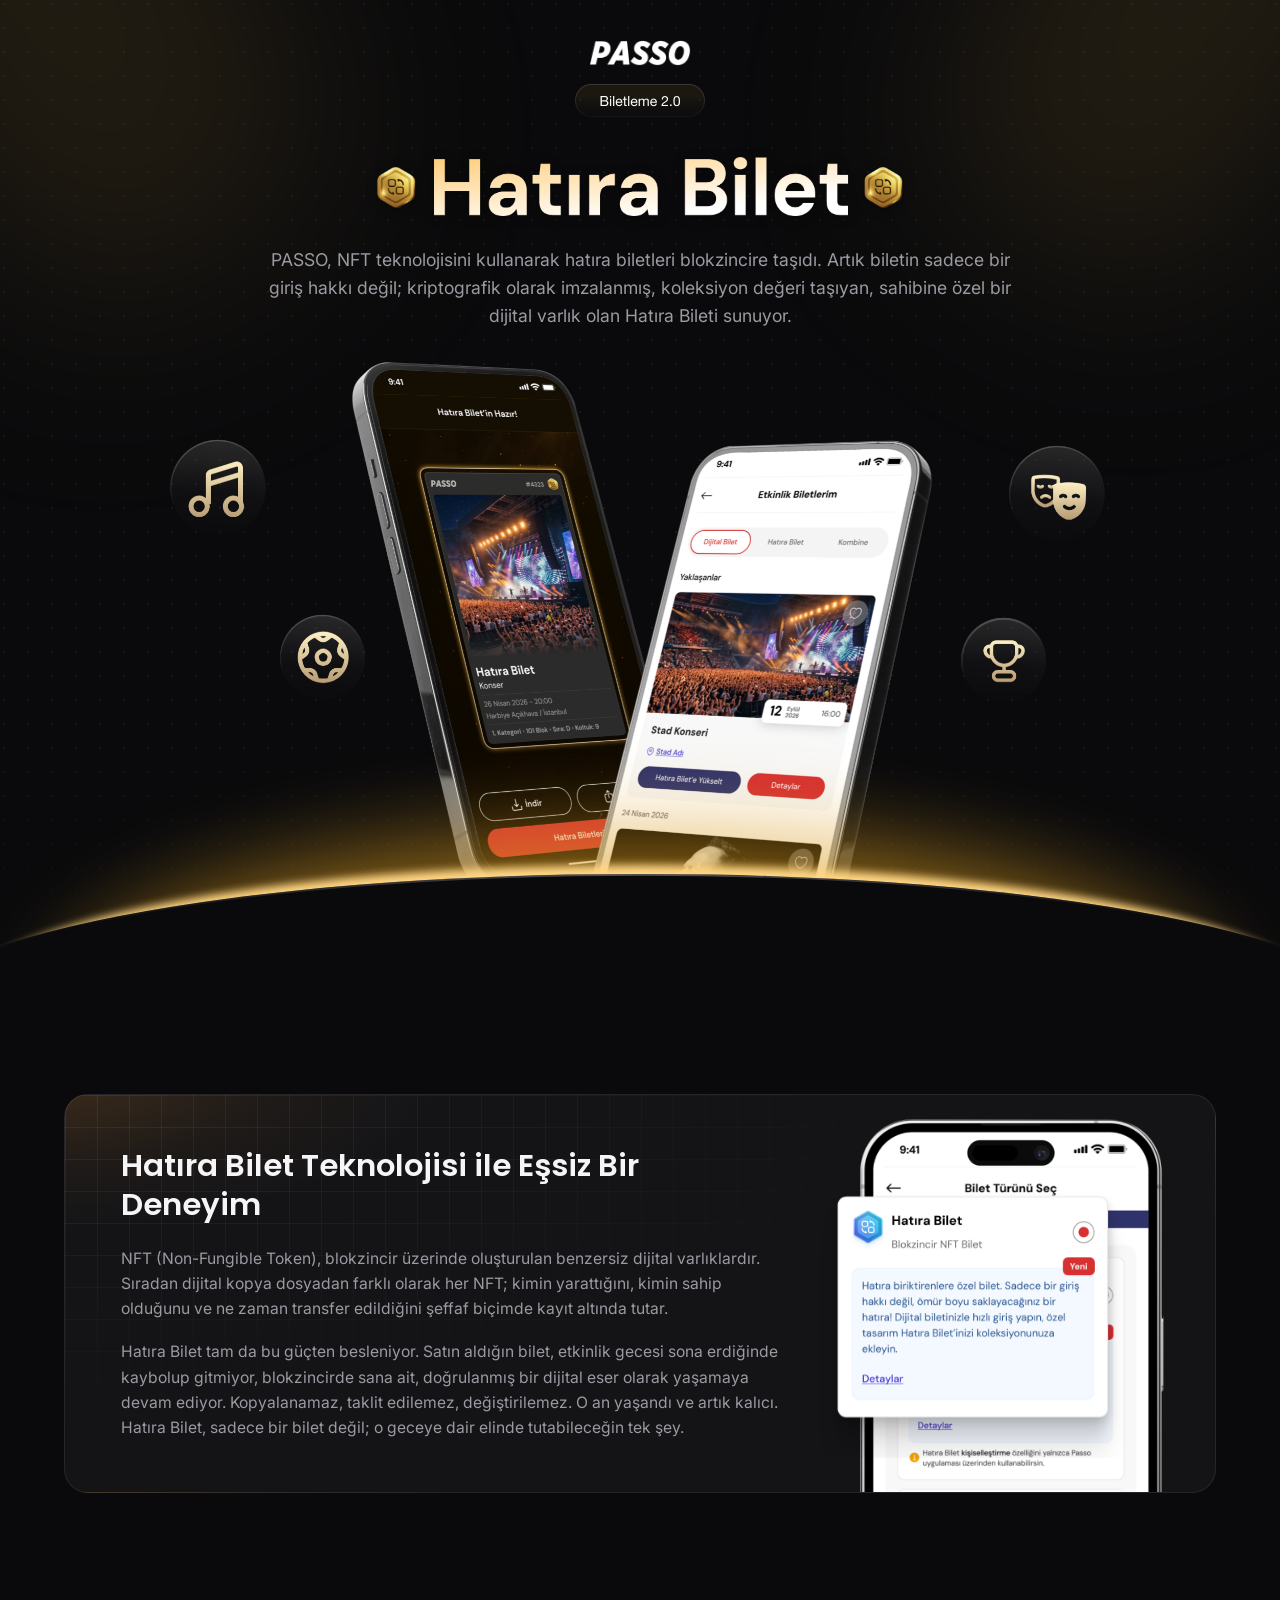
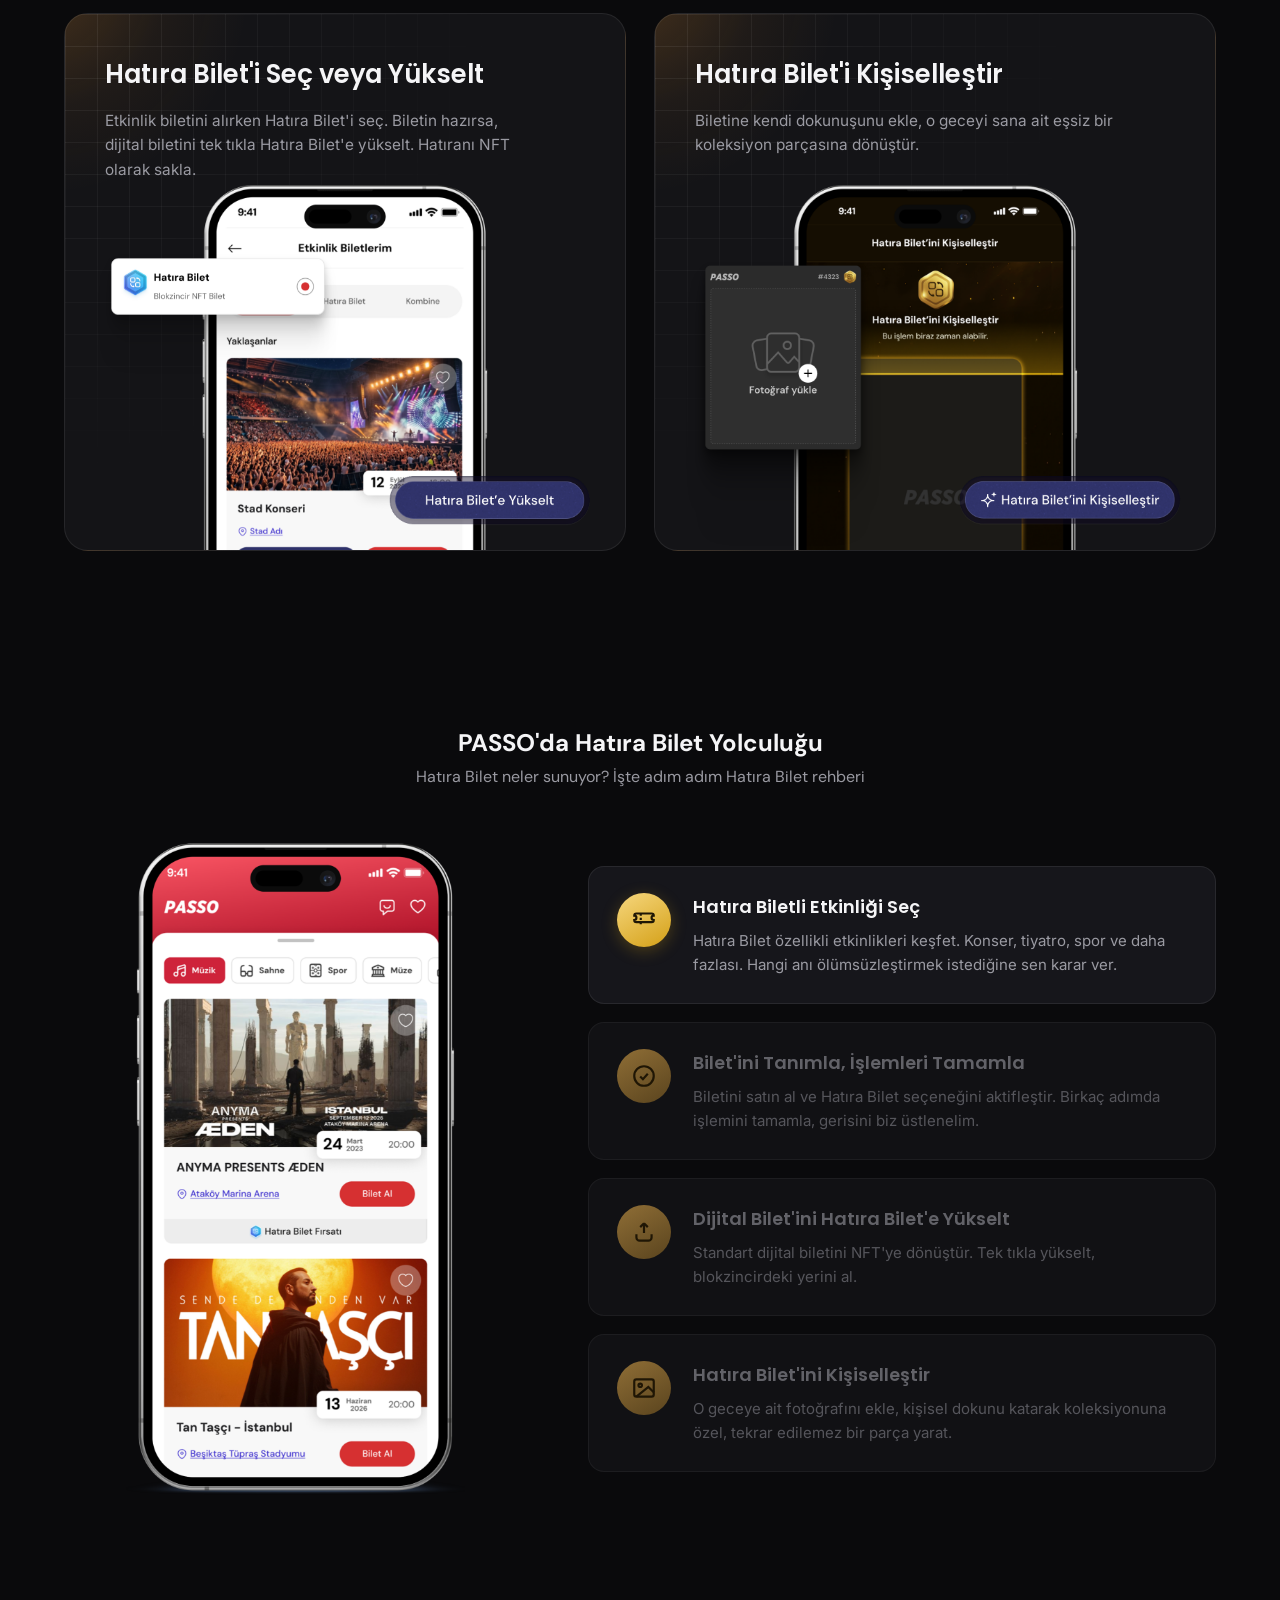
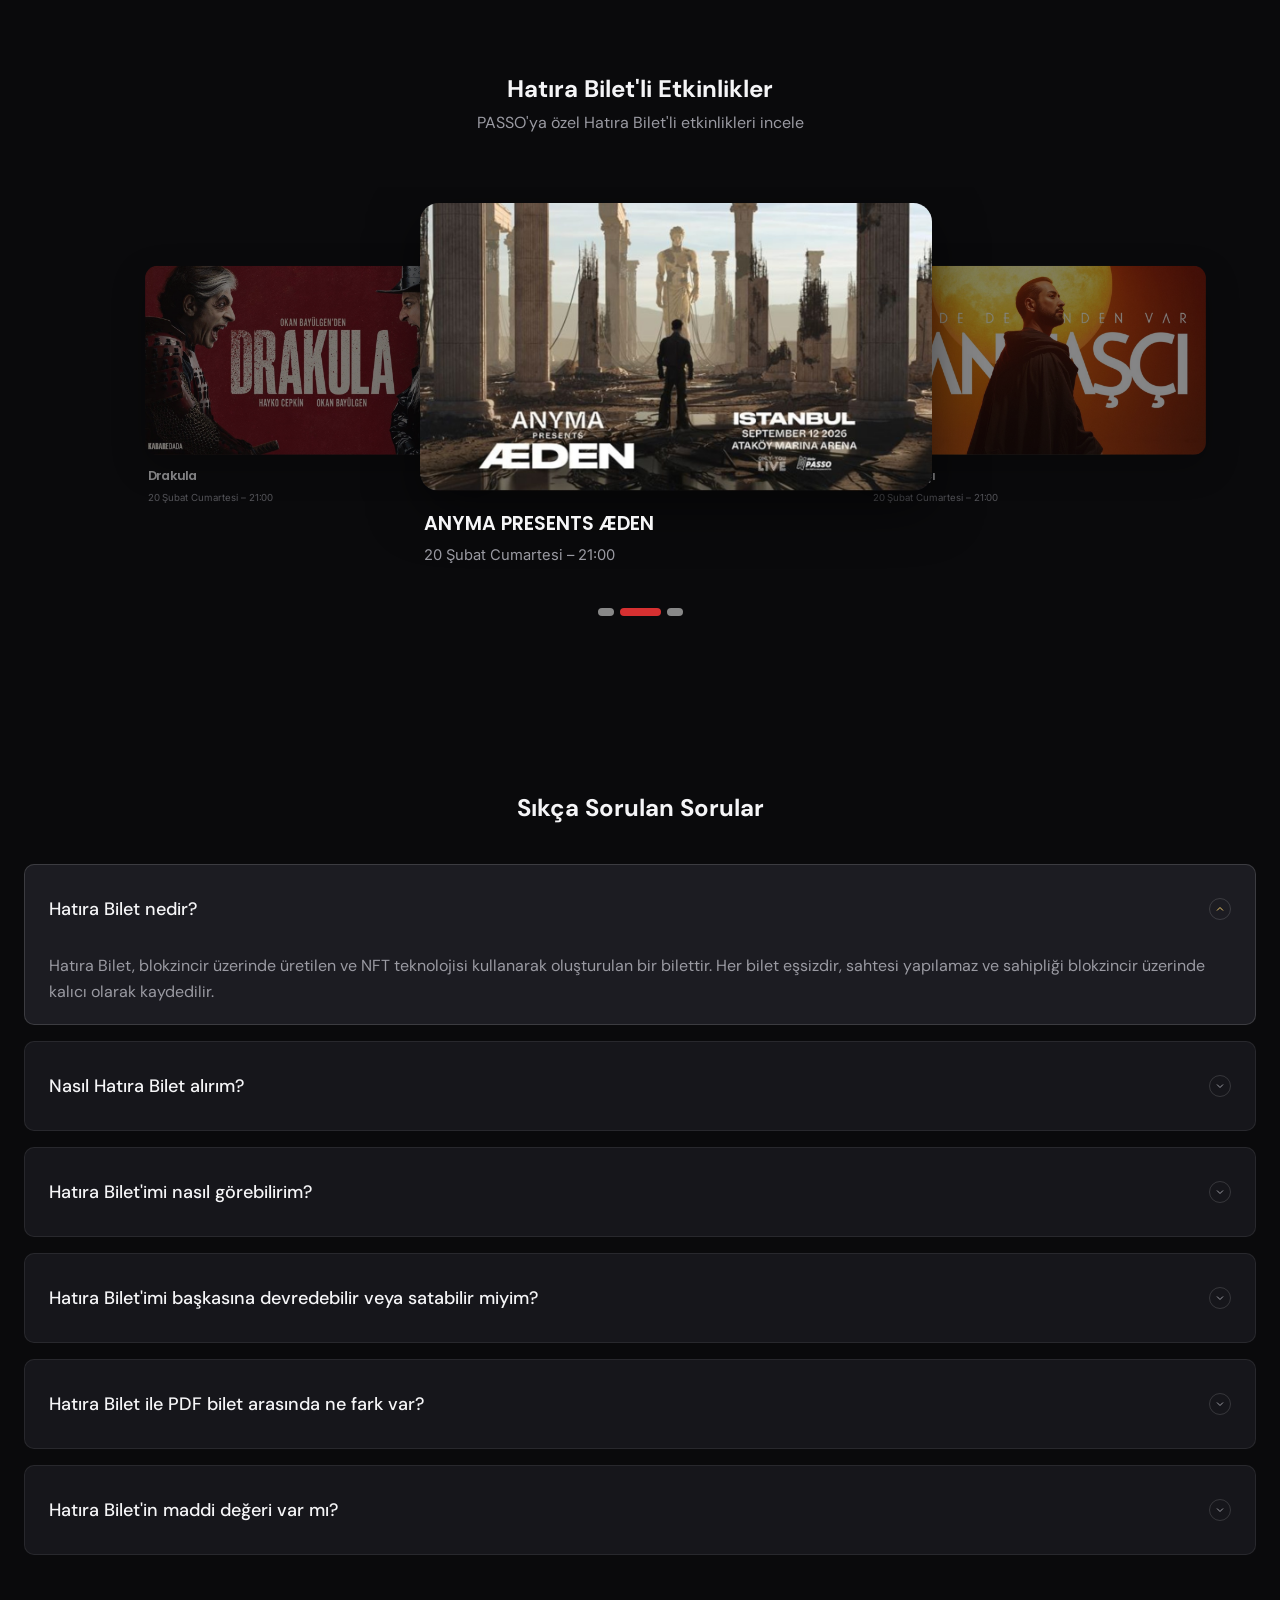
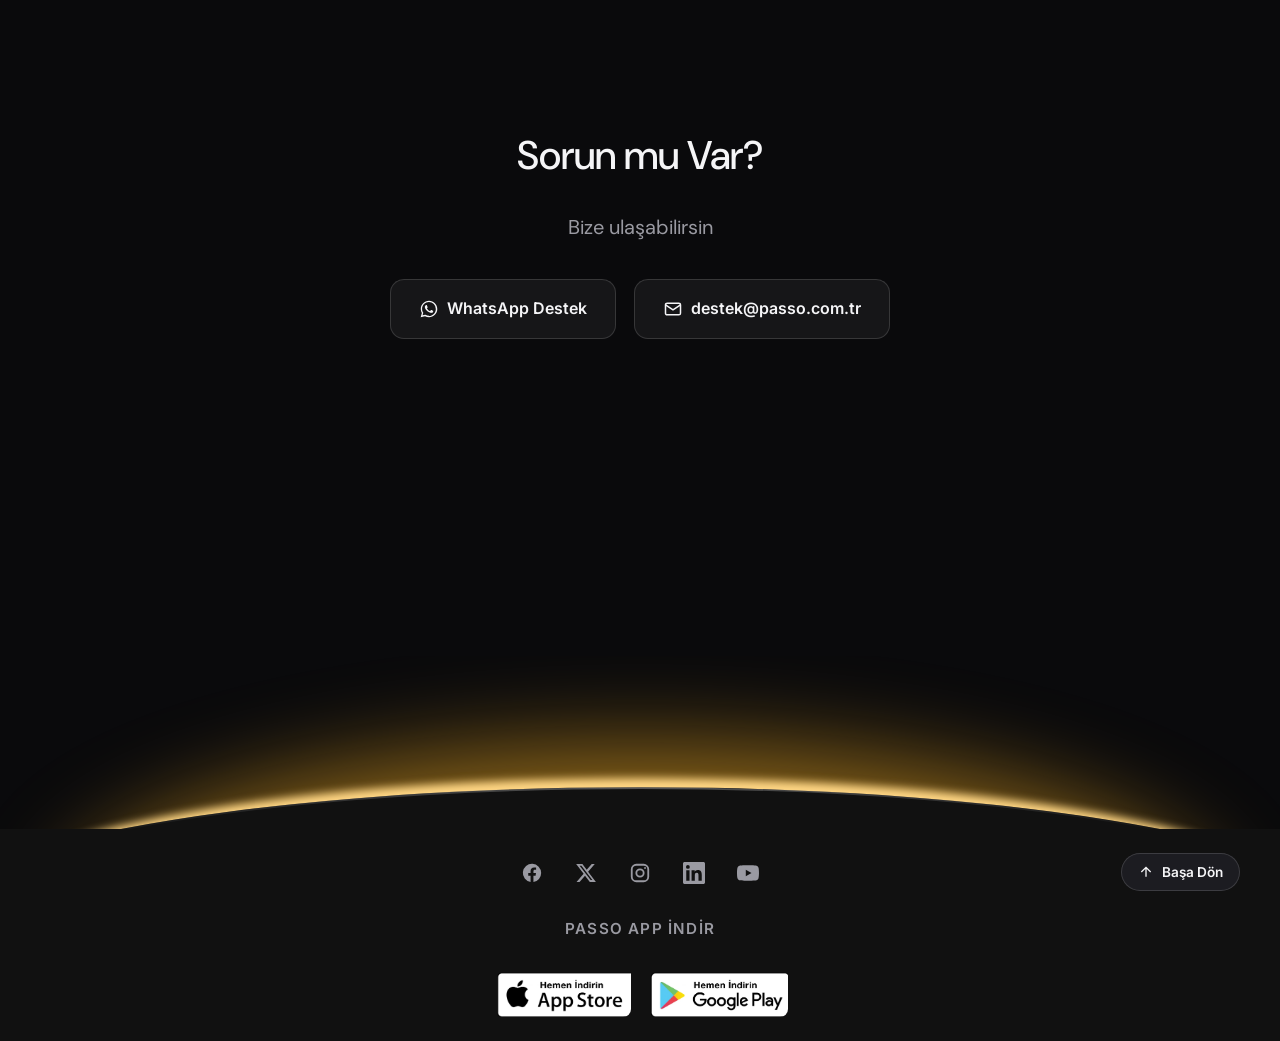
==== index.html @ 0934fc0c "Footer glow: use new horizon SVG with #111 ground panel Co-Authored-By: Claude Opus 4.8 <noreply@ant" ====
<!DOCTYPE html>
<html lang="tr">
<head>
  <meta charset="UTF-8" />
  <meta name="viewport" content="width=device-width, initial-scale=1.0" />
  <title>PASSO · Hatıra Bilet</title>
  <meta name="description" content="PASSO Hatıra Bilet — Blokzincir ve NFT teknolojisiyle her etkinliğin anısını dijital olarak ölümsüzleştir." />
  <link rel="preconnect" href="https://fonts.googleapis.com" />
  <link rel="preconnect" href="https://fonts.gstatic.com" crossorigin />
  <link href="https://fonts.googleapis.com/css2?family=DM+Sans:wght@400;500;700&family=Inter:ital,wght@0,400;0,500;0,600;0,700;1,800&family=Poppins:wght@500;600;700&display=swap" rel="stylesheet" />
  <link rel="stylesheet" href="css/styles.css" />
</head>
<body>

  <!-- ===== TOP LIGHT BEAMS ===== -->
  <div class="top-beams" aria-hidden="true">
    <img src="assets/img/beam-left.svg" class="beam beam-left" alt="" />
    <img src="assets/img/beam-right.svg" class="beam beam-right" alt="" />
  </div>

  <!-- ===== HEADER ===== -->
  <header class="site-header" id="top">
    <div class="container header-inner">
      <a href="#top" class="logo"><img src="assets/img/passo-logo.png" alt="PASSO" /></a>
    </div>
  </header>

  <!-- ===== HERO ===== -->
  <section class="hero">
    <div class="container hero-inner">
      <img class="badge" src="assets/img/biletleme-badge.png" alt="Biletleme 2.0" />
      <h1 class="hero-title">
        <img src="assets/img/hatira-bilet-title.png" alt="Hatıra Bilet" class="hero-title-img" />
      </h1>
      <p class="hero-sub">
        PASSO, NFT teknolojisini kullanarak hatıra biletleri blokzincire taşıdı.
        Artık biletin sadece bir giriş hakkı değil; kriptografik olarak imzalanmış,
        koleksiyon değeri taşıyan, sahibine özel bir dijital varlık olan Hatıra Bileti sunuyor.
      </p>
    </div>
    <div class="hero-visual">
      <img class="hero-horizon" src="assets/img/hero-horizon.svg" alt="" aria-hidden="true" />
      <div class="phone-showcase">
        <img class="phones-base" src="assets/img/hero-phones-only.png" alt="Hatıra Bilet uygulama ekranları" />
        <img class="ho-icon ho-music"  src="assets/img/hero-icon-music.png"  alt="" aria-hidden="true" />
        <img class="ho-icon ho-gear"   src="assets/img/hero-icon-gear.png"   alt="" aria-hidden="true" />
        <img class="ho-icon ho-masks"  src="assets/img/hero-icon-masks.png"  alt="" aria-hidden="true" />
        <img class="ho-icon ho-trophy" src="assets/img/hero-icon-trophy.png" alt="" aria-hidden="true" />
      </div>
    </div>
  </section>

  <!-- ===== EXPERIENCE / DENEYIM ===== -->
  <section class="section" id="deneyim">
    <div class="container">
      <div class="exp-card">
        <div class="exp-text">
          <h2 class="exp-title">Hatıra Bilet Teknolojisi ile Eşsiz Bir Deneyim</h2>
          <p>
            NFT (Non-Fungible Token), blokzincir üzerinde oluşturulan benzersiz dijital
            varlıklardır. Sıradan dijital kopya dosyadan farklı olarak her NFT; kimin
            yarattığını, kimin sahip olduğunu ve ne zaman transfer edildiğini şeffaf
            biçimde kayıt altında tutar.
          </p>
          <p>
            Hatıra Bilet tam da bu güçten besleniyor. Satın aldığın bilet, etkinlik gecesi
            sona erdiğinde kaybolup gitmiyor, blokzincirde sana ait, doğrulanmış bir dijital
            eser olarak yaşamaya devam ediyor. Kopyalanamaz, taklit edilemez, değiştirilemez.
            O an yaşandı ve artık kalıcı. Hatıra Bilet, sadece bir bilet değil; o geceye dair
            elinde tutabileceğin tek şey.
          </p>
        </div>
        <div class="exp-visual">
          <img class="exp-phone-screen" src="assets/img/exp-phone-screen.png" alt="Bilet Türünü Seç ekranı — Hatıra Bilet" />
          <img class="exp-selbox" src="assets/img/exp-selbox.png" alt="" aria-hidden="true" />
        </div>
      </div>
    </div>
  </section>

  <!-- ===== TWO FEATURE CARDS ===== -->
  <section class="section section--tight" id="ozellikler">
    <div class="container">
      <div class="feature-grid">
        <article class="feature-card feature-card--select">
          <h3 class="feature-title">Hatıra Bilet'i Seç veya Yükselt</h3>
          <p class="feature-text">
            Etkinlik biletini alırken Hatıra Bilet'i seç. Biletin hazırsa, dijital biletini
            tek tıkla Hatıra Bilet'e yükselt. Hatıranı NFT olarak sakla.
          </p>
          <div class="select-visual">
            <img class="select-phone" src="assets/img/select-phone.png" alt="Etkinlik Biletlerim ekranı" />
            <img class="select-box" src="assets/img/select-box.png" alt="" aria-hidden="true" />
            <img class="select-toggle" src="assets/img/select-toggle.png" alt="" aria-hidden="true" />
          </div>
        </article>

        <article class="feature-card feature-card--pers">
          <h3 class="feature-title">Hatıra Bilet'i Kişiselleştir</h3>
          <p class="feature-text">
            Biletine kendi dokunuşunu ekle, o geceyi sana ait eşsiz bir koleksiyon
            parçasına dönüştür.
          </p>
          <div class="select-visual">
            <img class="select-phone" src="assets/img/kisisel-phone.png" alt="Hatıra Bilet'ini Kişiselleştir ekranı" />
            <img class="pers-box" src="assets/img/kisisel-box.png" alt="" aria-hidden="true" />
            <img class="pers-toggle" src="assets/img/kisisel-toggle.png" alt="" aria-hidden="true" />
          </div>
        </article>
      </div>
    </div>
  </section>

  <!-- ===== JOURNEY ===== -->
  <section class="section" id="yolculuk">
    <div class="container">
      <h2 class="section-title">PASSO'da Hatıra Bilet Yolculuğu</h2>
      <p class="section-lead">Hatıra Bilet neler sunuyor? İşte adım adım Hatıra Bilet rehberi</p>

      <div class="journey">
        <div class="journey-phone">
          <img src="assets/img/journey-phone.png" alt="PASSO uygulaması ana ekran" />
        </div>

        <ol class="journey-steps">
          <li class="step is-active">
            <span class="step-icon" aria-hidden="true">
              <svg viewBox="0 0 24 24" fill="none" stroke="currentColor" stroke-width="1.8"><path d="M3 8a2 2 0 0 1 2-2h14a2 2 0 0 1 2 2 2 2 0 0 0 0 4 2 2 0 0 1-2 2H5a2 2 0 0 1-2-2 2 2 0 0 0 0-4z"/><path d="M9 6v12" stroke-dasharray="2 2"/></svg>
            </span>
            <div class="step-body">
              <h3>Hatıra Biletli Etkinliği Seç</h3>
              <p>Hatıra Bilet özellikli etkinlikleri keşfet. Konser, tiyatro, spor ve daha fazlası. Hangi anı ölümsüzleştirmek istediğine sen karar ver.</p>
            </div>
          </li>

          <li class="step">
            <span class="step-icon" aria-hidden="true">
              <svg viewBox="0 0 24 24" fill="none" stroke="currentColor" stroke-width="1.8"><circle cx="12" cy="12" r="9"/><path d="M8.5 12.5l2.5 2.5 4.5-5"/></svg>
            </span>
            <div class="step-body">
              <h3>Bilet'ini Tanımla, İşlemleri Tamamla</h3>
              <p>Biletini satın al ve Hatıra Bilet seçeneğini aktifleştir. Birkaç adımda işlemini tamamla, gerisini biz üstlenelim.</p>
            </div>
          </li>

          <li class="step">
            <span class="step-icon" aria-hidden="true">
              <svg viewBox="0 0 24 24" fill="none" stroke="currentColor" stroke-width="1.8"><path d="M12 4v9m0-9l-3.5 3.5M12 4l3.5 3.5"/><path d="M5 14v3a3 3 0 0 0 3 3h8a3 3 0 0 0 3-3v-3"/></svg>
            </span>
            <div class="step-body">
              <h3>Dijital Bilet'ini Hatıra Bilet'e Yükselt</h3>
              <p>Standart dijital biletini NFT'ye dönüştür. Tek tıkla yükselt, blokzincirdeki yerini al.</p>
            </div>
          </li>

          <li class="step">
            <span class="step-icon" aria-hidden="true">
              <svg viewBox="0 0 24 24" fill="none" stroke="currentColor" stroke-width="1.8"><rect x="3" y="4" width="18" height="16" rx="2"/><circle cx="8.5" cy="9.5" r="1.6"/><path d="M21 16l-5-5L5 20"/></svg>
            </span>
            <div class="step-body">
              <h3>Hatıra Bilet'ini Kişiselleştir</h3>
              <p>O geceye ait fotoğrafını ekle, kişisel dokunu katarak koleksiyonuna özel, tekrar edilemez bir parça yarat.</p>
            </div>
          </li>
        </ol>
      </div>
    </div>
  </section>

  <!-- ===== EVENTS ===== -->
  <section class="section" id="etkinlikler">
    <div class="container">
      <h2 class="section-title">Hatıra Bilet'li Etkinlikler</h2>
      <p class="section-lead">PASSO'ya özel Hatıra Bilet'li etkinlikleri incele</p>

      <div class="events">
        <div class="events-track" id="eventsTrack"></div>
      </div>
      <div class="events-progress" id="eventsProgress" aria-hidden="true"></div>
    </div>
  </section>

  <!-- ===== FAQ ===== -->
  <section class="section" id="sss">
    <div class="container container--narrow">
      <h2 class="section-title">Sıkça Sorulan Sorular</h2>

      <div class="faq">
        <div class="faq-item is-open">
          <button class="faq-q">
            <span>Hatıra Bilet nedir?</span>
            <svg class="chevron" viewBox="0 0 24 24" fill="none" stroke="currentColor" stroke-width="2"><path d="M6 9l6 6 6-6"/></svg>
          </button>
          <div class="faq-a"><p>Hatıra Bilet, blokzincir üzerinde üretilen ve NFT teknolojisi kullanarak oluşturulan bir bilettir. Her bilet eşsizdir, sahtesi yapılamaz ve sahipliği blokzincir üzerinde kalıcı olarak kaydedilir.</p></div>
        </div>

        <div class="faq-item">
          <button class="faq-q">
            <span>Nasıl Hatıra Bilet alırım?</span>
            <svg class="chevron" viewBox="0 0 24 24" fill="none" stroke="currentColor" stroke-width="2"><path d="M6 9l6 6 6-6"/></svg>
          </button>
          <div class="faq-a"><p>PASSO üzerinden Hatıra Bilet özellikli bir etkinlik seç, biletini satın alırken Hatıra Bilet seçeneğini aktifleştir. İşlemini tamamladığında biletin otomatik olarak Hatıra Bilet'e dönüştürülür.</p></div>
        </div>

        <div class="faq-item">
          <button class="faq-q">
            <span>Hatıra Bilet'imi nasıl görebilirim?</span>
            <svg class="chevron" viewBox="0 0 24 24" fill="none" stroke="currentColor" stroke-width="2"><path d="M6 9l6 6 6-6"/></svg>
          </button>
          <div class="faq-a"><p>Satın aldığın Hatıra Bilet, PASSO uygulamasındaki "Biletlerim" bölümünde dijital koleksiyonunun içinde yer alır. Buradan biletini görüntüleyebilir ve tüm detaylarını inceleyebilirsin.</p></div>
        </div>

        <div class="faq-item">
          <button class="faq-q">
            <span>Hatıra Bilet'imi başkasına devredebilir veya satabilir miyim?</span>
            <svg class="chevron" viewBox="0 0 24 24" fill="none" stroke="currentColor" stroke-width="2"><path d="M6 9l6 6 6-6"/></svg>
          </button>
          <div class="faq-a"><p>Evet. Hatıra Bilet blokzincir üzerinde sana ait bir dijital varlık olduğu için, platformun kuralları çerçevesinde başkasına devredebilir veya satışa çıkarabilirsin.</p></div>
        </div>

        <div class="faq-item">
          <button class="faq-q">
            <span>Hatıra Bilet ile PDF bilet arasında ne fark var?</span>
            <svg class="chevron" viewBox="0 0 24 24" fill="none" stroke="currentColor" stroke-width="2"><path d="M6 9l6 6 6-6"/></svg>
          </button>
          <div class="faq-a"><p>PDF bilet yalnızca etkinliğe giriş içindir ve etkinlik sona erdiğinde değerini yitirir. Hatıra Bilet ise blokzincirde kalıcı, doğrulanabilir ve koleksiyon değeri taşıyan eşsiz bir dijital varlıktır.</p></div>
        </div>

        <div class="faq-item">
          <button class="faq-q">
            <span>Hatıra Bilet'in maddi değeri var mı?</span>
            <svg class="chevron" viewBox="0 0 24 24" fill="none" stroke="currentColor" stroke-width="2"><path d="M6 9l6 6 6-6"/></svg>
          </button>
          <div class="faq-a"><p>Her Hatıra Bilet eşsiz olduğundan, etkinliğin ve koleksiyonun ilgisine bağlı olarak zamanla koleksiyon değeri kazanabilir. Ancak bu bir yatırım tavsiyesi değildir.</p></div>
        </div>
      </div>
    </div>
  </section>

  <!-- ===== CONTACT ===== -->
  <section class="section contact" id="iletisim">
    <div class="container">
      <h2 class="contact-title">Sorun mu Var?</h2>
      <p class="contact-lead">Bize ulaşabilirsin</p>
      <div class="contact-actions">
        <a href="https://wa.me/" class="btn btn-ghost btn-lg" target="_blank" rel="noopener">
          <svg viewBox="0 0 24 24" fill="currentColor" width="20" height="20"><path d="M12.04 2C6.58 2 2.13 6.45 2.13 11.91c0 1.75.46 3.45 1.32 4.95L2 22l5.25-1.38c1.45.79 3.08 1.21 4.79 1.21 5.46 0 9.91-4.45 9.91-9.91C21.95 6.45 17.5 2 12.04 2zm0 18.15c-1.52 0-3.01-.41-4.3-1.18l-.31-.18-3.12.82.83-3.04-.2-.31a8.2 8.2 0 0 1-1.26-4.37c0-4.54 3.7-8.23 8.25-8.23 2.2 0 4.27.86 5.83 2.42a8.17 8.17 0 0 1 2.41 5.82c0 4.54-3.7 8.43-8.24 8.43zm4.52-6.16c-.25-.12-1.47-.72-1.69-.81-.23-.08-.39-.12-.56.13-.16.25-.64.81-.79.97-.14.17-.29.19-.54.06-.25-.12-1.05-.39-1.99-1.23-.74-.66-1.23-1.47-1.38-1.72-.14-.25-.02-.38.11-.51.11-.11.25-.29.37-.43.13-.14.17-.25.25-.41.08-.17.04-.31-.02-.43-.06-.12-.56-1.34-.76-1.84-.2-.48-.41-.42-.56-.43h-.48c-.17 0-.43.06-.66.31-.23.25-.86.85-.86 2.07 0 1.22.89 2.4 1.01 2.56.12.17 1.75 2.67 4.23 3.74.59.26 1.05.41 1.41.52.59.19 1.13.16 1.56.1.48-.07 1.47-.6 1.68-1.18.21-.58.21-1.07.14-1.18-.06-.11-.22-.17-.47-.29z"/></svg>
          WhatsApp Destek
        </a>
        <a href="mailto:destek@passo.com.tr" class="btn btn-ghost btn-lg">
          <svg viewBox="0 0 24 24" fill="none" stroke="currentColor" stroke-width="1.8" width="20" height="20"><rect x="3" y="5" width="18" height="14" rx="2"/><path d="M3 7l9 6 9-6"/></svg>
          destek@passo.com.tr
        </a>
      </div>
    </div>
  </section>

  <!-- ===== FOOTER ===== -->
  <footer class="site-footer">
    <div class="footer-glow-area">
      <img class="footer-glow" src="assets/img/footer-glow.svg" alt="" aria-hidden="true" />
    </div>
    <div class="footer-bottom">
    <div class="container footer-inner">
      <button class="back-to-top" id="backToTop" aria-label="Başa dön">
        <svg viewBox="0 0 24 24" fill="none" stroke="currentColor" stroke-width="2" width="16" height="16"><path d="M12 19V5M5 12l7-7 7 7"/></svg>
        Başa Dön
      </button>
      <nav class="socials" aria-label="Sosyal medya">
        <a href="#" aria-label="Facebook"><svg viewBox="0 0 24 24" fill="currentColor"><path d="M22 12a10 10 0 1 0-11.56 9.88v-6.99H7.9V12h2.54V9.8c0-2.5 1.49-3.89 3.78-3.89 1.09 0 2.24.2 2.24.2v2.46h-1.26c-1.24 0-1.63.77-1.63 1.56V12h2.78l-.44 2.89h-2.34v6.99A10 10 0 0 0 22 12z"/></svg></a>
        <a href="#" aria-label="X"><svg viewBox="0 0 24 24" fill="currentColor"><path d="M18.24 2.25h3.31l-7.23 8.26 8.5 11.24h-6.66l-5.22-6.82-5.97 6.82H1.66l7.73-8.84L1.25 2.25h6.83l4.71 6.23 5.45-6.23zm-1.16 17.52h1.83L7.01 4.13H5.04l12.04 15.64z"/></svg></a>
        <a href="#" aria-label="Instagram"><svg viewBox="0 0 24 24" fill="none" stroke="currentColor" stroke-width="2"><rect x="3" y="3" width="18" height="18" rx="5"/><circle cx="12" cy="12" r="4"/><circle cx="17.5" cy="6.5" r="1" fill="currentColor" stroke="none"/></svg></a>
        <a href="#" aria-label="LinkedIn"><svg viewBox="0 0 24 24" fill="currentColor"><path d="M20.45 20.45h-3.56v-5.57c0-1.33-.02-3.04-1.85-3.04-1.85 0-2.14 1.45-2.14 2.94v5.67H9.35V9h3.42v1.56h.05c.48-.9 1.64-1.85 3.37-1.85 3.6 0 4.27 2.37 4.27 5.46v6.28zM5.34 7.43a2.07 2.07 0 1 1 0-4.14 2.07 2.07 0 0 1 0 4.14zM7.12 20.45H3.55V9h3.57v11.45zM22.22 0H1.77C.79 0 0 .77 0 1.73v20.54C0 23.23.79 24 1.77 24h20.45c.98 0 1.78-.77 1.78-1.73V1.73C24 .77 23.2 0 22.22 0z"/></svg></a>
        <a href="#" aria-label="YouTube"><svg viewBox="0 0 24 24" fill="currentColor"><path d="M23.5 6.2a3.02 3.02 0 0 0-2.12-2.14C19.5 3.55 12 3.55 12 3.55s-7.5 0-9.38.51A3.02 3.02 0 0 0 .5 6.2C0 8.08 0 12 0 12s0 3.92.5 5.8a3.02 3.02 0 0 0 2.12 2.14c1.88.51 9.38.51 9.38.51s7.5 0 9.38-.51a3.02 3.02 0 0 0 2.12-2.14C24 15.92 24 12 24 12s0-3.92-.5-5.8zM9.6 15.6V8.4l6.25 3.6L9.6 15.6z"/></svg></a>
      </nav>

      <p class="footer-store-label">PASSO APP İNDİR</p>
      <div class="footer-stores">
        <a href="#" aria-label="App Store'dan indir"><img src="assets/img/appstore.png" alt="App Store" /></a>
        <a href="#" aria-label="Google Play'den indir"><img src="assets/img/googleplay.png" alt="Google Play" /></a>
      </div>
    </div>
    </div>
  </footer>

  <script src="js/script.js"></script>
</body>
</html>
---- css/styles.css ----
/* =========================================================
   PASSO · Hatıra Bilet — Design System
   ========================================================= */
:root {
  /* Colors */
  --bg:            #0a0a0c;
  --bg-elevated:   #141417;
  --card:          #16161b;
  --card-hover:    #1c1c22;
  --border:        rgba(255, 255, 255, 0.08);
  --border-strong: rgba(255, 255, 255, 0.14);

  --text:          #f5f5f7;
  --text-muted:    #9a9aa2;
  --text-dim:      #6e6e76;

  --gold:          #e9c46a;
  --gold-bright:   #f6d77e;
  --gold-deep:     #c79a3a;
  --gold-grad:     linear-gradient(135deg, #f6d77e 0%, #d4a017 100%);

  --purple:        #5b4fcf;
  --purple-bright: #6c5ce7;
  --red:           #e23744;

  /* Layout */
  --maxw: 1200px;
  --radius: 16px;
  --radius-sm: 10px;
  --radius-pill: 999px;

  /* Type */
  --font: 'Inter', -apple-system, BlinkMacSystemFont, 'Segoe UI', Roboto, sans-serif;
  --font-head: 'Poppins', var(--font);
}

* { margin: 0; padding: 0; box-sizing: border-box; }

html { scroll-behavior: smooth; }

body {
  position: relative;
  font-family: var(--font);
  background: var(--bg);
  color: var(--text);
  line-height: 1.6;
  -webkit-font-smoothing: antialiased;
  overflow-x: hidden;
}

/* ===== Top corner light beams + dotted backdrop ===== */
.top-beams {
  position: absolute;
  top: 0; left: 0;
  width: 100%;
  height: 1000px;
  overflow: hidden;
  pointer-events: none;
  z-index: 0;
  /* only the dotted texture lives here; the gold glow is a blurred ::before */
  background-image: radial-gradient(rgba(255, 255, 255, 0.05) 1px, transparent 1.6px);
  background-size: 24px 24px;
  background-repeat: repeat;
  background-position: -8px -8px;
  -webkit-mask-image: linear-gradient(to bottom, #000 75%, transparent 98%);
  mask-image: linear-gradient(to bottom, #000 75%, transparent 98%);
}
.beam {
  position: absolute;
  top: 0;
  width: min(46vw, 620px);
  height: auto;
}
.beam-left  { left: 0; }
.beam-right { right: 0; }

img { max-width: 100%; display: block; }
a { color: inherit; text-decoration: none; }

.container {
  width: 100%;
  max-width: var(--maxw);
  margin-inline: auto;
  padding-inline: 24px;
}

/* =========================================================
   HEADER
   ========================================================= */
.site-header {
  position: relative;          /* not sticky — scrolls away with the page */
  z-index: 5;
  padding: 40px 0 0;           /* space above PASSO, none below (badge sits close) */
  background: transparent;
}
.header-inner { display: flex; justify-content: center; align-items: center; }
.logo { display: inline-flex; }
.logo img { height: 26px; width: auto; display: block; }

/* =========================================================
   HERO
   ========================================================= */
.hero {
  position: relative;
  padding-top: 18px;           /* badge sits close under PASSO */
  text-align: center;
  overflow: hidden;
}
/* gold glow is now a single blurred field in .top-beams::before —
   no separate hero source, so there's no dark valley / seam between them */
.hero-inner { position: relative; z-index: 1; }

.badge {
  display: inline-block;
  height: 33px;
  width: auto;
  margin-bottom: 28px;
}

.hero-title {
  text-align: center;
  margin-bottom: 26px;
}
.hero-title-img {
  display: block;
  margin-inline: auto;
  width: auto;
  max-width: min(528px, 90vw);
  height: auto;
  /* very light neutral shadow only — no gold glow / blob behind the text */
  filter: drop-shadow(0 2px 6px rgba(0, 0, 0, 0.35));
}

.hero-sub {
  max-width: 760px;
  margin-inline: auto;
  color: var(--text-muted);
  font-size: clamp(0.95rem, 1.4vw, 1.1rem);
}

.hero-visual {
  position: relative;
  z-index: 1;
  margin-top: 0;
  /* head-room so phones aren't clipped at the top when they rise on hover
     (overflow:hidden stays — it clips the horizon glow's lower overhang) */
  padding-top: 32px;
  overflow: hidden;
}
/* showcase: phones + 4 corner icons as separate layers (was one baked PNG)
   so each can animate independently on hover */
.phone-showcase {
  position: relative;
  z-index: 1;
  width: 100%;
  max-width: 940px;
  margin-inline: auto;
}
.phones-base {
  display: block;
  width: 100%;
  /* easeOutCubic — premium rise, no bounce/jump */
  transition: transform 520ms cubic-bezier(0.215, 0.61, 0.355, 1);
  will-change: transform;
}
.ho-icon {
  position: absolute;
  display: block;
  pointer-events: none;
  transition: transform 520ms cubic-bezier(0.215, 0.61, 0.355, 1);
  will-change: transform;
}
/* positions are % of the original 1838×1256 canvas → pixel-aligned with phones */
.ho-music  { left: 0.00%;  top: 9.95%;  width: 11.32%; }
.ho-gear   { left: 10.17%; top: 37.18%; width: 11.75%; }
.ho-masks  { left: 87.76%; top: 10.91%; width: 12.24%; }
.ho-trophy { left: 82.64%; top: 37.66%; width: 11.75%; }

/* ---- hover micro-interaction (desktop / pointer devices only) ---- */
@media (hover: hover) and (pointer: fine) {
  /* phones rise toward the stage + lean slightly forward */
  .phone-showcase:hover .phones-base {
    transform: translateY(-20px) scale(1.02);
  }
  /* icons get pulled toward the centre, slightly larger */
  .phone-showcase:hover .ho-music  { transform: translate(14px, 8px)  scale(1.04); }
  .phone-showcase:hover .ho-gear   { transform: translate(16px, 0)     scale(1.04); }
  .phone-showcase:hover .ho-masks  { transform: translate(-14px, 8px)  scale(1.04); }
  .phone-showcase:hover .ho-trophy { transform: translate(-16px, 0)    scale(1.04); }
}

/* honour users who prefer less motion */
@media (prefers-reduced-motion: reduce) {
  .phones-base, .ho-icon { transition: none; }
  .phone-showcase:hover .phones-base,
  .phone-showcase:hover .ho-icon { transform: none; }
}
/* Full-width gold horizon glow IN FRONT of the phone bases (phones rise out of the glow) */
.hero-horizon {
  position: absolute;
  z-index: 2;
  left: 50%;
  transform: translateX(-50%);
  bottom: -21.4vw;
  width: 100vw;
  max-width: none;
  height: auto;
  pointer-events: none;
}

/* =========================================================
   SECTIONS (generic)
   ========================================================= */
.section { padding: 90px 0; }
.section-title {
  font-family: var(--font-head);
  font-weight: 600;
  font-size: clamp(1.5rem, 3vw, 2.2rem);
  text-align: center;
  margin-bottom: 14px;
}
.section-placeholder {
  text-align: center;
  color: var(--text-dim);
  font-size: 0.95rem;
  padding: 40px 0;
  border: 1px dashed var(--border);
  border-radius: var(--radius);
  margin-top: 20px;
}

/* =========================================================
   EXPERIENCE / DENEYIM
   ========================================================= */
.exp-card {
  position: relative;
  display: grid;
  grid-template-columns: 1fr 340px;
  align-items: center;
  gap: 40px;
  padding: 52px 56px 0;
  border: 1px solid var(--border);
  border-radius: 24px;
  background:
    radial-gradient(58% 62% at -4% -6%, rgba(248,155,46,0.20), rgba(248,155,46,0.05) 38%, transparent 64%),
    var(--bg-elevated);
  overflow: hidden;
  /* enhanced lighting only fades in on hover */
  transition: box-shadow 420ms ease, border-color 420ms ease;
}
/* Grid lines — crisp at the top-left, fading toward the bottom-right */
.exp-card::before {
  content: "";
  position: absolute;
  inset: 0;
  z-index: 0;
  background-image:
    linear-gradient(to right, rgba(255, 255, 255, 0.07) 1px, transparent 1px),
    linear-gradient(to bottom, rgba(255, 255, 255, 0.07) 1px, transparent 1px);
  background-size: 32px 32px;
  -webkit-mask-image: radial-gradient(115% 130% at 0% 0%, #000 0%, rgba(0,0,0,0.45) 38%, transparent 68%);
  mask-image: radial-gradient(115% 130% at 0% 0%, #000 0%, rgba(0,0,0,0.45) 38%, transparent 68%);
  pointer-events: none;
}
/* extra volumetric gold lighting — fades in on hover only */
.exp-card::after {
  content: "";
  position: absolute;
  inset: 0;
  z-index: 0;
  border-radius: inherit;
  pointer-events: none;
  background:
    radial-gradient(78% 88% at -8% -10%, rgba(248,170,75,0.11), transparent 56%),
    radial-gradient(48% 52% at -3% -5%, rgba(250,178,88,0.16), rgba(248,155,46,0.05) 42%, transparent 66%);
  opacity: 0;
  transition: opacity 420ms ease;
}
.exp-card:hover::after { opacity: 1; }
.exp-card:hover {
  border-color: rgba(248, 184, 110, 0.12);
  box-shadow:
    0 22px 60px -34px rgba(245, 170, 80, 0.42),
    inset 2px 2px 16px -8px rgba(255, 212, 150, 0.22);
}
.exp-text, .exp-visual { position: relative; z-index: 1; }
.exp-title {
  font-family: var(--font-head);
  font-weight: 600;
  font-size: clamp(1.4rem, 2.4vw, 2rem);
  line-height: 1.25;
  margin-bottom: 22px;
}
.exp-text { padding-bottom: 52px; }
.exp-text p { color: var(--text-muted); font-size: 0.98rem; margin-bottom: 18px; }
.exp-text p:last-child { margin-bottom: 0; }

/* Phone + floating selection box — phone is enlarged and sits flush with the card's bottom edge */
.exp-visual {
  position: relative;
  align-self: stretch;
}
.exp-phone-screen {
  position: absolute;
  top: -28px;            /* near the card top → status bar visible, bottom clipped at card edge */
  right: -8px;
  width: 312px;
  max-width: none;
  z-index: 1;
}
.exp-selbox {
  position: absolute;
  top: 44px;
  right: 30px;
  width: 312px;
  max-width: none;
  z-index: 2;
  transition: transform .45s cubic-bezier(.2,.7,.2,1);
  will-change: transform;
}
.exp-card:hover .exp-selbox {
  transform: translateX(-46px);
}

@media (max-width: 880px) {
  .exp-card { grid-template-columns: 1fr; padding: 36px 28px 0; gap: 24px; text-align: left; }
  .exp-text { padding-bottom: 0; }
  .exp-visual { min-height: 400px; }
  .exp-phone-screen { top: auto; bottom: 0; right: 50%; transform: translateX(50%); width: 280px; }
  .exp-selbox { top: 56px; right: 50%; transform: translateX(calc(50% + 64px)); width: 280px; }
  .exp-card:hover .exp-selbox { transform: translateX(calc(50% + 22px)); }
}

/* =========================================================
   FEATURE CARDS
   ========================================================= */
.section--tight { padding-top: 30px; }
.feature-grid {
  display: grid;
  grid-template-columns: 1fr 1fr;
  align-items: stretch;
  gap: 28px;
}
.feature-card {
  position: relative;
  border: 1px solid var(--border);
  border-radius: 24px;
  background:
    radial-gradient(58% 62% at -4% -6%, rgba(248,155,46,0.22), rgba(248,155,46,0.05) 38%, transparent 64%),
    var(--bg-elevated);
  padding: 40px 40px 0;
  overflow: hidden;
  /* enhanced lighting only fades in on hover */
  transition: box-shadow 420ms ease, border-color 420ms ease;
}
/* extra volumetric gold lighting — fades in on hover only */
.feature-card::after {
  content: "";
  position: absolute;
  inset: 0;
  z-index: 0;
  border-radius: inherit;
  pointer-events: none;
  background:
    radial-gradient(78% 88% at -8% -10%, rgba(248,170,75,0.12), transparent 56%),
    radial-gradient(48% 52% at -3% -5%, rgba(250,178,88,0.17), rgba(248,155,46,0.05) 42%, transparent 66%);
  opacity: 0;
  transition: opacity 420ms ease;
}
.feature-card:hover::after { opacity: 1; }
.feature-card:hover {
  border-color: rgba(248, 184, 110, 0.12);
  box-shadow:
    0 22px 60px -34px rgba(245, 170, 80, 0.42),
    inset 2px 2px 16px -8px rgba(255, 212, 150, 0.22);
}
.feature-title {
  font-family: var(--font-head);
  font-weight: 600;
  font-size: clamp(1.25rem, 2vw, 1.6rem);
  margin-bottom: 14px;
}
.feature-text {
  color: var(--text-muted);
  font-size: 0.96rem;
  max-width: 90%;
  margin-bottom: 28px;
}
.feature-phone { display: flex; justify-content: center; }
.feature-phone img {
  width: 100%;
  max-width: 460px;
  margin-bottom: -2px;
}

/* --- Rich feature cards: grid bg + phone + sliding box & toggle (both cards) --- */
.feature-card--select::before,
.feature-card--pers::before {
  content: "";
  position: absolute;
  inset: 0;
  z-index: 0;
  background-image:
    linear-gradient(to right, rgba(255, 255, 255, 0.07) 1px, transparent 1px),
    linear-gradient(to bottom, rgba(255, 255, 255, 0.07) 1px, transparent 1px);
  background-size: 32px 32px;
  -webkit-mask-image: radial-gradient(115% 130% at 0% 0%, #000 0%, rgba(0,0,0,0.45) 38%, transparent 68%);
  mask-image: radial-gradient(115% 130% at 0% 0%, #000 0%, rgba(0,0,0,0.45) 38%, transparent 68%);
  pointer-events: none;
}
.feature-card--select,
.feature-card--pers { display: flex; flex-direction: column; }
.feature-card--select .feature-title,
.feature-card--select .feature-text,
.feature-card--pers .feature-title,
.feature-card--pers .feature-text { position: relative; z-index: 1; }

.select-visual {
  position: relative;
  z-index: 1;
  margin-top: auto;          /* equal card heights → push visual to the bottom, phone stays flush */
  min-height: 340px;
}
.select-phone {
  position: absolute;
  bottom: 0;                 /* flush with the card's bottom edge */
  left: 50%;
  transform: translateX(-50%);
  width: 290px;
  max-width: none;
  z-index: 1;
}
/* sliding overlays */
.select-box, .pers-box, .select-toggle, .pers-toggle {
  position: absolute;
  max-width: none;
  z-index: 3;
  transition: transform .45s cubic-bezier(.2,.7,.2,1);
  will-change: transform;
}
.select-box  { top: 44px; left: -10px; width: 246px; }   /* card 1: selection box over tabs */
.pers-box    { top: 52px; left: -12px; width: 200px; }   /* card 2: "Fotoğraf yükle" box */
.select-toggle { bottom: 24px; right: -6px; width: 202px; }  /* card 1: yükselt button */
.pers-toggle   { bottom: 24px; right: -6px; width: 222px; }  /* card 2: kişiselleştir button */

.feature-card--select:hover .select-box,
.feature-card--pers:hover   .pers-box   { transform: translateX(-26px); }
.feature-card--select:hover .select-toggle,
.feature-card--pers:hover   .pers-toggle { transform: translateX(26px); }

@media (max-width: 768px) {
  .feature-grid { grid-template-columns: 1fr; gap: 20px; }
  .feature-card { padding: 30px 24px 0; }
  .feature-text { max-width: 100%; }
  .select-visual { height: 360px; }
}

/* =========================================================
   JOURNEY
   ========================================================= */
/* Journey, Events & News heading + subheading — DM Sans per design spec */
#yolculuk .section-title,
#etkinlikler .section-title,
#haberler .section-title,
#sss .section-title {
  font-family: 'DM Sans', var(--font);
  font-weight: 700;
  font-size: 24px;
  line-height: 100%;
  letter-spacing: 0;
  text-align: center;
}
#yolculuk .section-lead,
#etkinlikler .section-lead,
#haberler .section-lead {
  font-family: 'DM Sans', var(--font);
  font-weight: 400;
  font-size: 16px;
  line-height: 100%;
  letter-spacing: 0;
  text-align: center;
}
.section-lead {
  text-align: center;
  color: var(--text-muted);
  font-size: 1rem;
  margin-bottom: 56px;
}
.journey {
  display: grid;
  grid-template-columns: 0.85fr 1.15fr;
  align-items: center;
  gap: 60px;
}
.journey-phone { display: flex; justify-content: center; }
.journey-phone img { width: 100%; max-width: 340px; }

.journey-steps { list-style: none; display: flex; flex-direction: column; gap: 18px; }
.step {
  display: flex;
  gap: 22px;
  align-items: flex-start;
  padding: 26px 28px;
  border-radius: var(--radius);
  border: 1px solid rgba(255, 255, 255, 0.05);       /* passive: faint border */
  background: #111114;                               /* passive: subtle dark card */
  cursor: pointer;
  transition: background .3s, border-color .3s, color .3s;
}
.step:hover:not(.is-active) { border-color: rgba(255, 255, 255, 0.09); }
.step.is-active {
  background: var(--card);
  border-color: var(--border);
}
.step-icon {
  flex-shrink: 0;
  width: 54px; height: 54px;
  border-radius: 50%;
  display: grid; place-items: center;
  color: #1f1605;                                    /* dark glyph */
  background: linear-gradient(150deg, #8f6e36 0%, #5a441e 100%);  /* passive: muted gold */
  transition: background .3s, box-shadow .3s;
}
.step.is-active .step-icon {
  background: linear-gradient(150deg, #f6d77e 0%, #d4a017 100%);   /* active: bright gold */
  box-shadow: 0 4px 16px rgba(212,160,23,0.28);
}
.step-icon svg { width: 26px; height: 26px; stroke-width: 2; }
.step-body h3 {
  font-family: var(--font-head);
  font-weight: 600;
  font-size: 1.12rem;
  margin-bottom: 7px;
  color: #626268;                                    /* passive: dim title */
  transition: color .3s;
}
.step-body p { color: #55555b; font-size: 0.94rem; transition: color .3s; }  /* passive: dim text */
.step.is-active .step-body h3 { color: var(--text); }
.step.is-active .step-body p  { color: var(--text-muted); }

@media (max-width: 880px) {
  .journey { grid-template-columns: 1fr; gap: 40px; }
  .journey-phone { order: -1; }
  .section-lead { margin-bottom: 36px; }
  .step { padding: 20px; gap: 16px; }
  .step-icon { width: 46px; height: 46px; }
  .step-icon svg { width: 22px; height: 22px; }
}

/* =========================================================
   EVENTS CAROUSEL (coverflow)
   ========================================================= */
/* Full-bleed so the centre card + both neighbours fit without clipping */
.events {
  position: relative;
  width: 100vw;
  margin-left: calc(50% - 50vw);
}
/* Horizontal scroll carousel — no arrows, scroll to navigate */
.events-track {
  display: flex;
  align-items: center;
  overflow-x: auto;
  scroll-snap-type: x mandatory;
  scroll-behavior: smooth;
  scrollbar-width: none;            /* Firefox */
  -ms-overflow-style: none;
  padding: 16px 0 10px;
  padding-inline: calc(50% - var(--ev-w) / 2);   /* lets first & last card snap to center */
  cursor: grab;
  user-select: none;
  --ev-w: min(576px, 40vw);         /* foreground card width (responsive so neighbours always fit) */
}
.events-track:active { cursor: grabbing; }
.events-track::-webkit-scrollbar { display: none; }
.event-poster img { -webkit-user-drag: none; user-drag: none; pointer-events: none; }
.event-card {
  flex: 0 0 var(--ev-w);            /* footprint = foreground size */
  scroll-snap-align: center;
  cursor: pointer;
  margin-inline: calc(var(--ev-w) * -0.146);   /* pull neighbours closer w/o clipping */
  opacity: 0.5;
  transform: scale(0.656);          /* 576 → 378 (background size) */
  transform-origin: center center;
  transition: transform .5s cubic-bezier(.22,.61,.36,1), opacity .5s ease;
}
.event-card.active {
  opacity: 1;
  transform: scale(1);              /* foreground = full size */
  z-index: 2;
}
.event-poster {
  width: var(--ev-w);
  aspect-ratio: 576 / 324;          /* 16:9 */
  border-radius: 18.68px;           /* scaled-down sides → ~12.28px ✓ */
  overflow: hidden;
  box-shadow: 0 18px 50px rgba(0,0,0,0.5);
}
.event-poster img { width: 100%; height: 100%; object-fit: cover; display: block; }
.event-meta { margin-top: 18px; padding-left: 4px; text-align: left; }   /* left-aligned info */
.event-meta h3 { font-family: var(--font-head); font-weight: 600; font-size: 1.2rem; }
.event-meta .date { color: var(--text-muted); font-size: 0.92rem; margin-top: 5px; }

/* Scroll progress indicator (grows with the number of slides) */
.events-progress { display: flex; justify-content: center; gap: 6px; margin-top: 30px; }
.events-progress .seg {
  width: 16px; height: 8px;
  border-radius: 4.5px;
  background: #888888;
  transition: width .35s ease, background .35s ease;
}
.events-progress .seg.active { width: 41px; background: #D63031; }

@media (max-width: 768px) {
  .events-track { --ev-w: 78vw; }
  .event-card { transform: scale(0.82); }
}
}

/* =========================================================
   NFT NEWS CAROUSEL
   ========================================================= */
#haberler .container { max-width: 1440px; padding-inline: 100px; }   /* component: 1440 wide, 100px side padding */
.news-viewport { max-width: 1240px; margin-inline: auto; }          /* exactly three 392px cards + 2×32 gap */
.news-track {
  display: flex;
  gap: 32px;
  overflow-x: auto;
  scroll-snap-type: x mandatory;
  scroll-behavior: smooth;
  scrollbar-width: none;
  -ms-overflow-style: none;
  padding: 4px 0;
}
.news-track::-webkit-scrollbar { display: none; }
.news-card {
  scroll-snap-align: start;
  flex: 0 0 calc((100% - 64px) / 3);   /* exactly three per view (≈392px @1240) — never clipped */
  height: 392px;                       /* square at the design width */
  background: #111111;
  border: 1px solid var(--border);
  border-radius: var(--radius);
  overflow: hidden;
  display: flex;
  flex-direction: column;
  transition: border-color .25s, transform .25s;
}
.news-card:hover { border-color: var(--border-strong); transform: translateY(-3px); }
.news-thumb { flex: 0 0 216px; overflow: hidden; }
.news-thumb img { width: 100%; height: 100%; object-fit: cover; }
.news-body { flex: 1; padding: 20px 24px 0; min-height: 0; }
.news-body h3 { font-family: var(--font-head); font-weight: 600; font-size: 1.15rem; margin-bottom: 10px; }
.news-body p { color: var(--text-muted); font-size: 0.92rem; }
.news-date {
  color: var(--text-dim);
  font-size: 0.85rem;
  padding: 16px 24px;
  border-top: 1px solid var(--border);
}
/* carousel dots (gray segments, active red wider) */
.dots { display: flex; justify-content: center; gap: 8px; margin-top: 32px; }
.dot {
  width: 16px; height: 8px;
  border-radius: 4.5px;
  background: #888888;
  border: none; padding: 0; cursor: pointer;
  transition: width .35s ease, background .35s ease;
}
.dot.active { width: 40px; background: #D63031; }

@media (max-width: 1340px) { #haberler .container { padding-inline: 40px; } }
@media (max-width: 980px) {
  #haberler .container { padding-inline: 24px; }
  .news-card { flex-basis: calc((100% - 32px) / 2); height: auto; }   /* 2 per view */
  .news-thumb { flex: none; aspect-ratio: 392 / 216; }
}
@media (max-width: 640px) {
  .news-card { flex-basis: 86%; }                                     /* 1 per view + peek */
}

/* =========================================================
   FAQ ACCORDION
   ========================================================= */
.container--narrow { max-width: 1360px; }
.faq { display: flex; flex-direction: column; gap: 16px; margin-top: 44px; }
.faq-item {
  border: 1px solid var(--border);
  border-radius: 10px;
  background: var(--card);
  overflow: hidden;
  transition: border-color .25s, background .25s;
}
.faq-item.is-open { border-color: var(--border-strong); background: var(--card-hover); }
.faq-q {
  width: 100%;
  min-height: 88px;
  display: flex;
  align-items: center;
  justify-content: space-between;
  gap: 16px;
  text-align: left;
  padding: 16px 24px;
  background: none;
  border: none;
  color: var(--text);
  font-family: 'DM Sans', var(--font);
  font-weight: 500;
  font-size: 18px;
  line-height: 20px;
  letter-spacing: 0;
  cursor: pointer;
}
.chevron {
  flex-shrink: 0;
  width: 22px; height: 22px;
  color: var(--text-muted);
  border: 1px solid var(--border-strong);
  border-radius: 50%;
  padding: 4px;
  transition: transform .3s, color .3s;
}
.faq-item.is-open .chevron { transform: rotate(180deg); color: var(--gold); }
.faq-a {
  max-height: 0;
  overflow: hidden;
  transition: max-height .35s ease;
}
.faq-a p {
  padding: 0 24px 20px;
  color: var(--text-muted);
  font-family: 'DM Sans', var(--font);
  font-size: 16px;
  line-height: 1.6;
}

@media (max-width: 768px) {
  .faq-q { padding: 16px; font-size: 16px; }
  .faq-a p { padding: 0 16px 16px; }
}

/* =========================================================
   BUTTONS (shared)
   ========================================================= */
.btn {
  display: inline-flex;
  align-items: center;
  gap: 8px;
  font-weight: 600;
  font-size: 0.92rem;
  padding: 12px 22px;
  border-radius: var(--radius-pill);
  border: 1px solid transparent;
  cursor: pointer;
  transition: transform .15s, filter .2s, background .2s;
}
.btn:hover { transform: translateY(-1px); }
.btn-purple { background: var(--purple); color: #fff; }
.btn-purple:hover { background: var(--purple-bright); }
.btn-ghost { background: rgba(255,255,255,0.05); color: var(--text); border-color: var(--border-strong); }
.btn-ghost:hover { background: rgba(255,255,255,0.1); }

/* =========================================================
   CONTACT
   ========================================================= */
.contact { text-align: center; padding-bottom: 30px; }
.contact .container {
  display: flex;
  flex-direction: column;
  align-items: center;
  gap: 42px;                          /* spacing between title / lead / buttons */
}
.contact-title {
  font-family: 'DM Sans', var(--font);
  font-weight: 500;
  font-size: 40px;
  line-height: 100%;
  letter-spacing: 0;
  margin: 0;
}
.contact-lead {
  font-family: 'DM Sans', var(--font);
  font-weight: 400;
  font-size: 20px;
  line-height: 100%;
  letter-spacing: 0;
  color: var(--text-muted);
  margin: 0;
}
.contact-actions { display: flex; justify-content: center; gap: 18px; flex-wrap: wrap; margin: 0; }
.btn-lg { padding: 16px 28px; font-size: 1rem; border-radius: 14px; }

/* =========================================================
   FOOTER
   ========================================================= */
.site-footer {
  position: relative;
  padding-top: 0;
}
/* Gold horizon (assets/img/hero-horizon.svg) — same mechanism as the hero: arc clipped at the
   container's bottom so it never shows a hard cut, glow rises up */
.footer-glow-area {
  position: relative;
  height: 460px;                      /* taller so the glow fades softly & wide, like the hero */
  overflow: hidden;
}
.footer-glow {
  position: absolute;
  left: 50%;
  bottom: -21.4vw;                    /* arc at the area's bottom edge, glow up (identical to hero) */
  transform: translateX(-50%);
  width: 100vw;
  max-width: none;
  height: auto;
  pointer-events: none;
}
/* Bottom bar (footer_v2.svg): 1px top border, 24/40 padding, 24px gap */
.footer-bottom {
  position: relative;
  z-index: 1;
  background: #111111;                  /* continues the new glow SVG's #111 ground seamlessly */
  padding: 24px 40px;
}
.footer-inner {
  position: relative;
  z-index: 1;
  display: flex;
  flex-direction: column;
  align-items: center;
  gap: 24px;
  text-align: center;
}
.socials { display: flex; justify-content: center; gap: 14px; margin: 0; }
.socials a {
  width: 40px; height: 40px;
  display: grid; place-items: center;
  color: var(--text-muted);
  transition: color .2s, transform .2s;
}
.socials a:hover { color: var(--text); transform: translateY(-2px); }
.socials svg { width: 22px; height: 22px; }
.footer-store-label {
  font-weight: 600;
  letter-spacing: 0.08em;
  color: var(--text-muted);
  font-size: 0.95rem;
  margin: 0;
}
.footer-stores { display: flex; justify-content: center; gap: 16px; flex-wrap: wrap; }
.footer-stores img { height: 52px; width: auto; border-radius: 8px; }

@media (max-width: 768px) {
  .site-footer { padding-top: 180px; }
  .footer-bottom { padding: 24px 20px; }
  .back-to-top { position: static !important; margin-bottom: 8px; }
  .contact-actions { flex-direction: column; align-items: stretch; }
}

/* =========================================================
   BACK TO TOP
   ========================================================= */
.back-to-top {
  position: absolute;
  top: 0; right: 0;                    /* top-right of the bottom bar */
  z-index: 3;
  display: inline-flex;
  align-items: center;
  gap: 8px;
  font-family: var(--font);
  font-weight: 600;
  font-size: 0.85rem;
  color: var(--text);
  background: rgba(30,30,36,0.9);
  border: 1px solid var(--border-strong);
  padding: 10px 16px;
  border-radius: var(--radius-pill);
  cursor: pointer;
  transition: background .2s;
  backdrop-filter: blur(8px);
}
.back-to-top svg { width: 16px; height: 16px; }
.back-to-top:hover { background: rgba(45,45,52,0.95); }

/* =========================================================
   RESPONSIVE
   ========================================================= */
@media (max-width: 768px) {
  .section { padding: 60px 0; }
  .hero { padding-top: 40px; }
  .hero-sub { font-size: 0.95rem; }
  .container { padding-inline: 18px; }
  .back-to-top { right: 14px; bottom: 14px; }
}

/* =========================================================
   BLOG DETAIL PAGE
   ========================================================= */
.blog {
  border-top: 1px solid var(--border);
  margin-top: 24px;
  padding: 36px 0 90px;
}
.blog-wrap {
  max-width: 1368px;
  margin-inline: auto;
  padding-inline: 32px;
  display: grid;
  grid-template-columns: minmax(0, 1fr) 392px;
  gap: 76px;
}

/* ----- main column ----- */
.breadcrumb {
  display: inline-flex;
  align-items: center;
  gap: 12px;
  background: rgba(255, 255, 255, 0.05);
  border-radius: 10px;
  padding: 12px 20px;
  font-size: 0.95rem;
  margin-bottom: 28px;
}
.breadcrumb a { color: var(--text-muted); }
.breadcrumb a:hover { color: var(--gold); }
.breadcrumb .sep { color: var(--text-dim); }
.breadcrumb .current { color: var(--text); font-weight: 600; }

.blog-title {
  font-family: var(--font-head);
  font-weight: 700;
  font-size: clamp(1.9rem, 3.4vw, 2.6rem);
  line-height: 1.18;
  margin-bottom: 22px;
}
.blog-intro {
  color: var(--text-muted);
  font-size: 1rem;
  line-height: 1.85;
}

.blog-meta {
  display: flex;
  align-items: center;
  justify-content: space-between;
  gap: 16px;
  padding: 20px 0;
  border-top: 1px solid var(--border);
  border-bottom: 1px solid var(--border);
  margin: 28px 0;
}
.blog-date { color: var(--text-muted); font-size: 0.95rem; }
.blog-share { display: inline-flex; align-items: center; gap: 20px; }
.blog-share a { color: var(--text); display: inline-flex; }
.blog-share svg { width: 18px; height: 18px; }
.blog-share a:hover { color: var(--gold); }

.blog-hero {
  width: 100%;
  height: auto;
  border-radius: 15px;
  display: block;
  margin: 28px 0 36px;
}

.blog-subtitle {
  font-family: var(--font-head);
  font-weight: 700;
  font-size: clamp(1.3rem, 2.2vw, 1.6rem);
  line-height: 1.3;
  margin: 36px 0 18px;
}
.blog-main p {
  color: var(--text-muted);
  font-size: 1rem;
  line-height: 1.9;
  margin-bottom: 20px;
}

/* ----- sidebar ----- */
.side-title {
  font-family: var(--font-head);
  font-weight: 700;
  font-size: 1.4rem;
  margin-bottom: 26px;
}
.side-card { display: block; color: inherit; margin-bottom: 34px; }
.side-thumb {
  border-radius: 14px;
  overflow: hidden;
  aspect-ratio: 392 / 245;
}
.side-thumb img { width: 100%; height: 100%; object-fit: cover; display: block; transition: transform 400ms ease; }
.side-card:hover .side-thumb img { transform: scale(1.04); }
.side-card h4 {
  font-weight: 600;
  font-size: 1.15rem;
  margin: 16px 0 8px;
  transition: color 200ms ease;
}
.side-card:hover h4 { color: var(--gold); }
.side-card p { color: var(--text-muted); font-size: 0.9rem; line-height: 1.6; }
.side-date { display: block; color: var(--text-dim); font-size: 0.85rem; margin-top: 10px; }

/* ----- responsive ----- */
@media (max-width: 980px) {
  .blog-wrap { grid-template-columns: 1fr; gap: 56px; }
  .blog-side { max-width: 560px; }
}
@media (max-width: 768px) {
  .blog-wrap { padding-inline: 18px; }
  .blog-meta { flex-direction: column; align-items: flex-start; gap: 14px; }
}
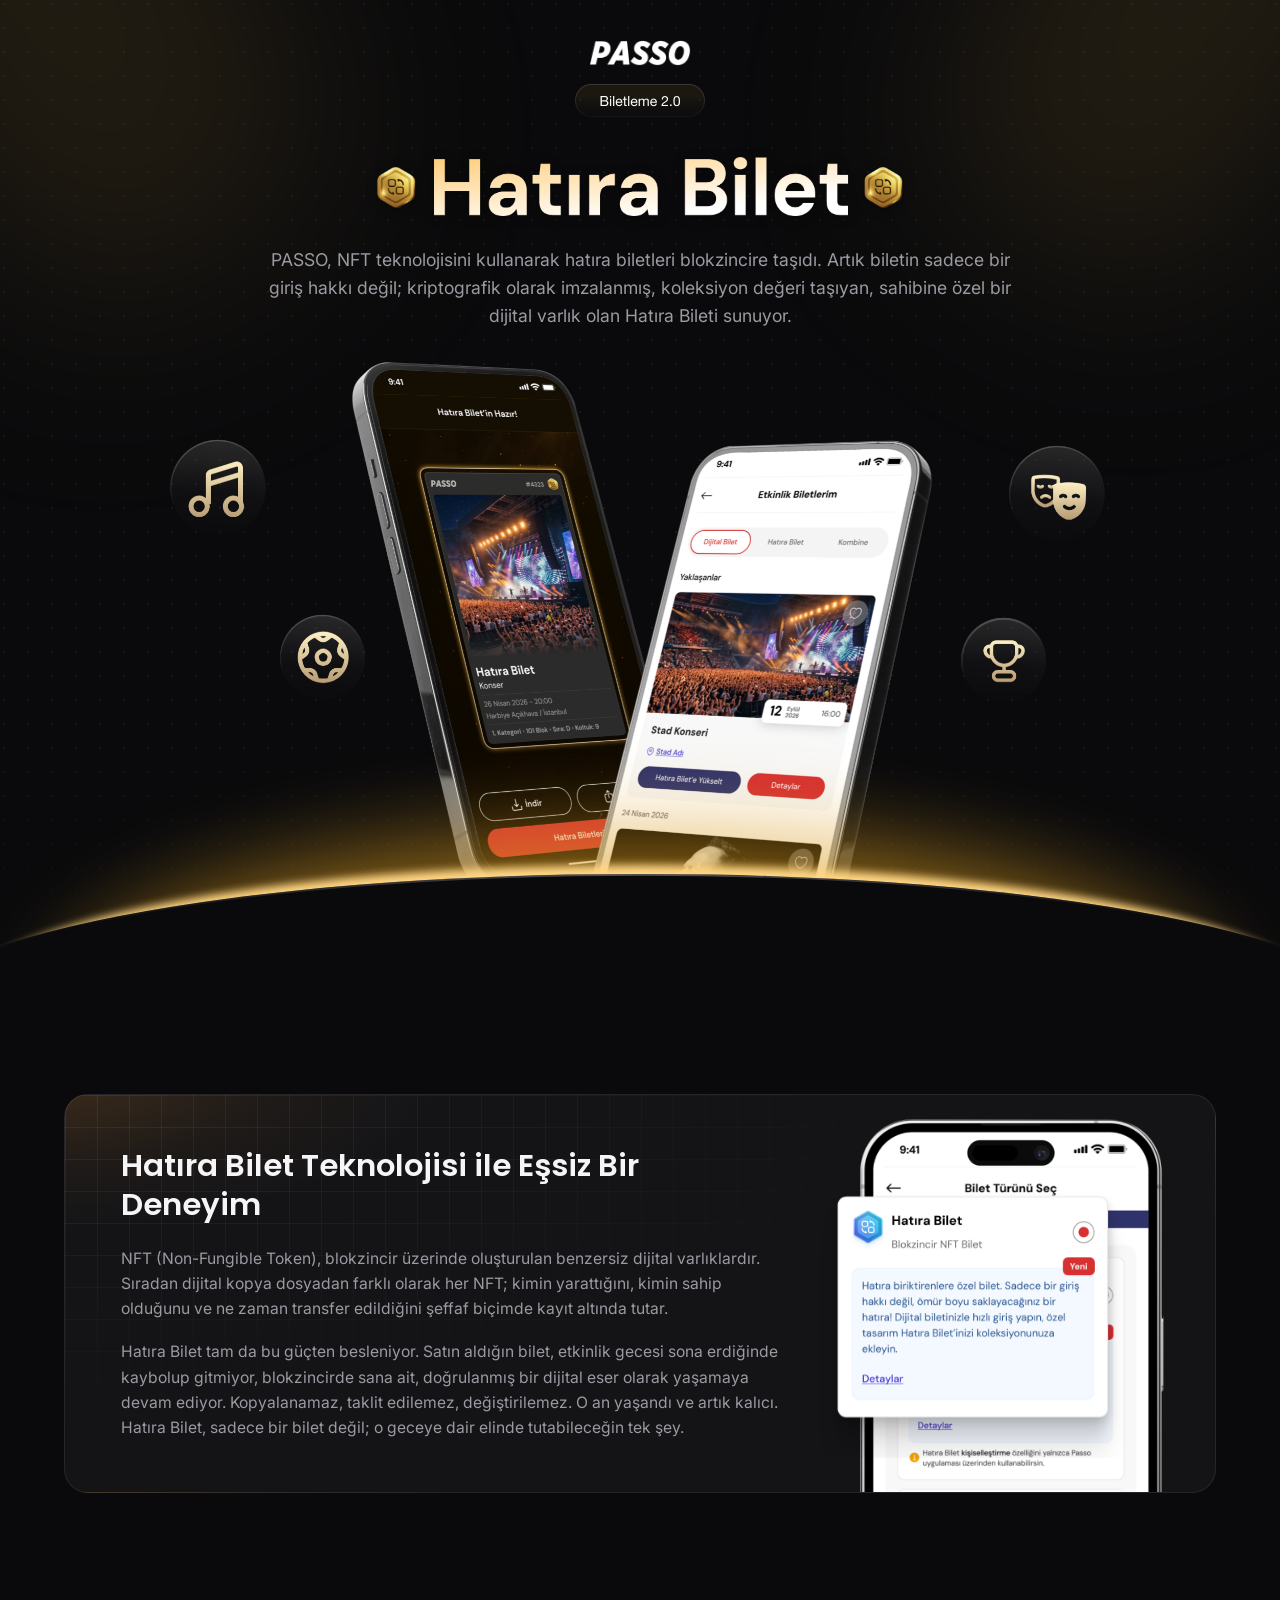
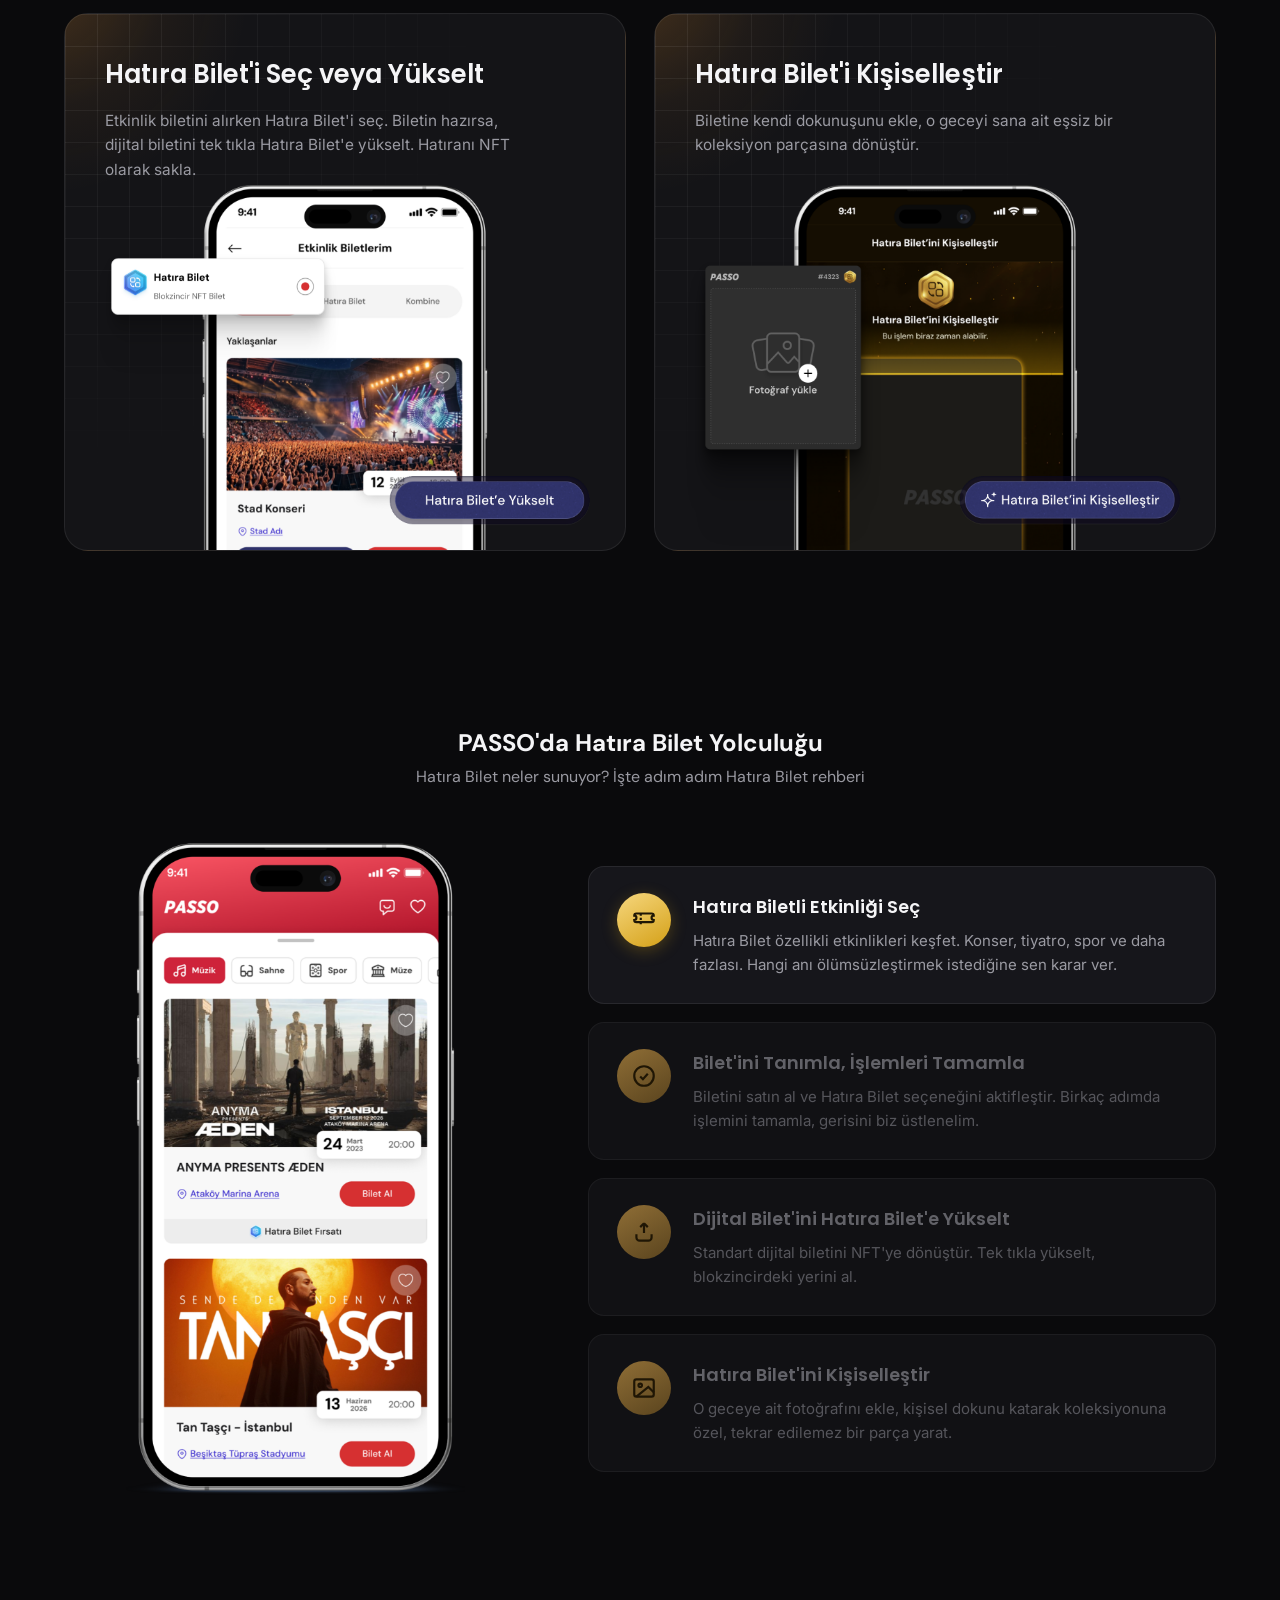
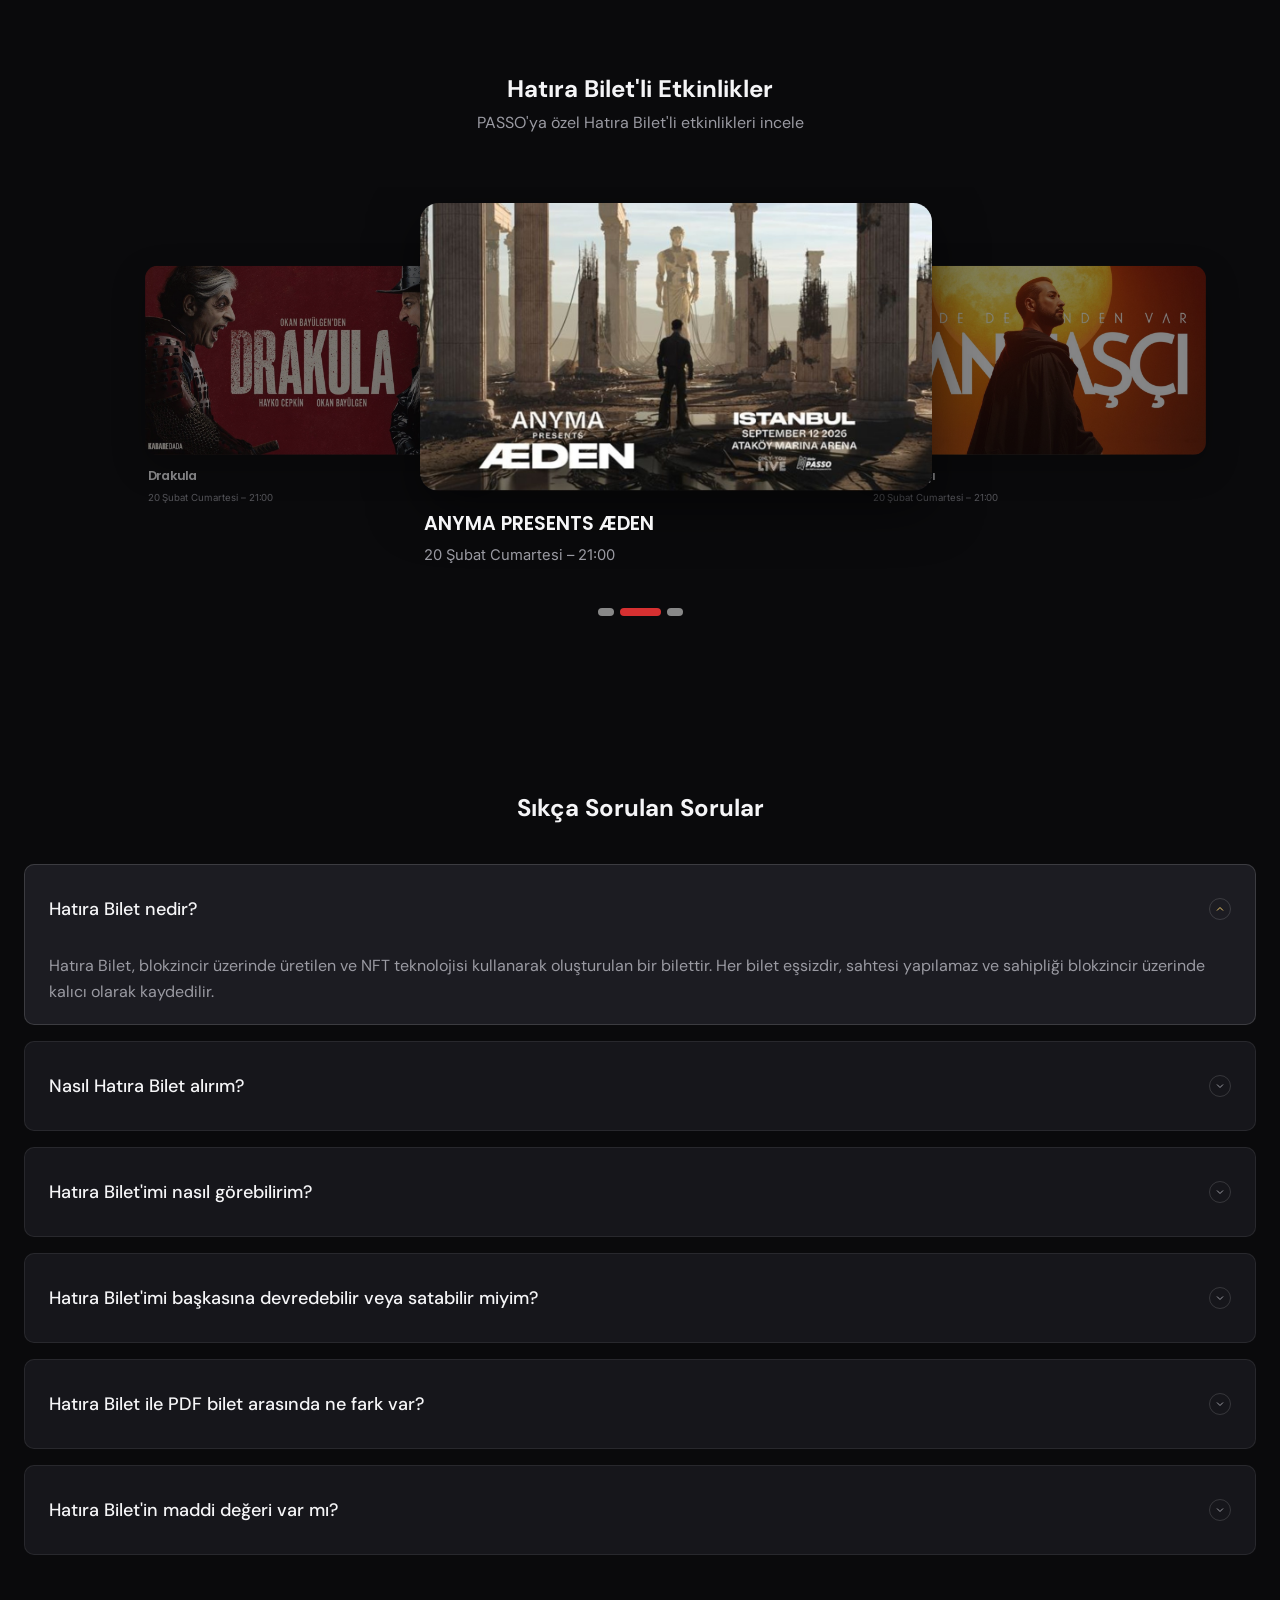
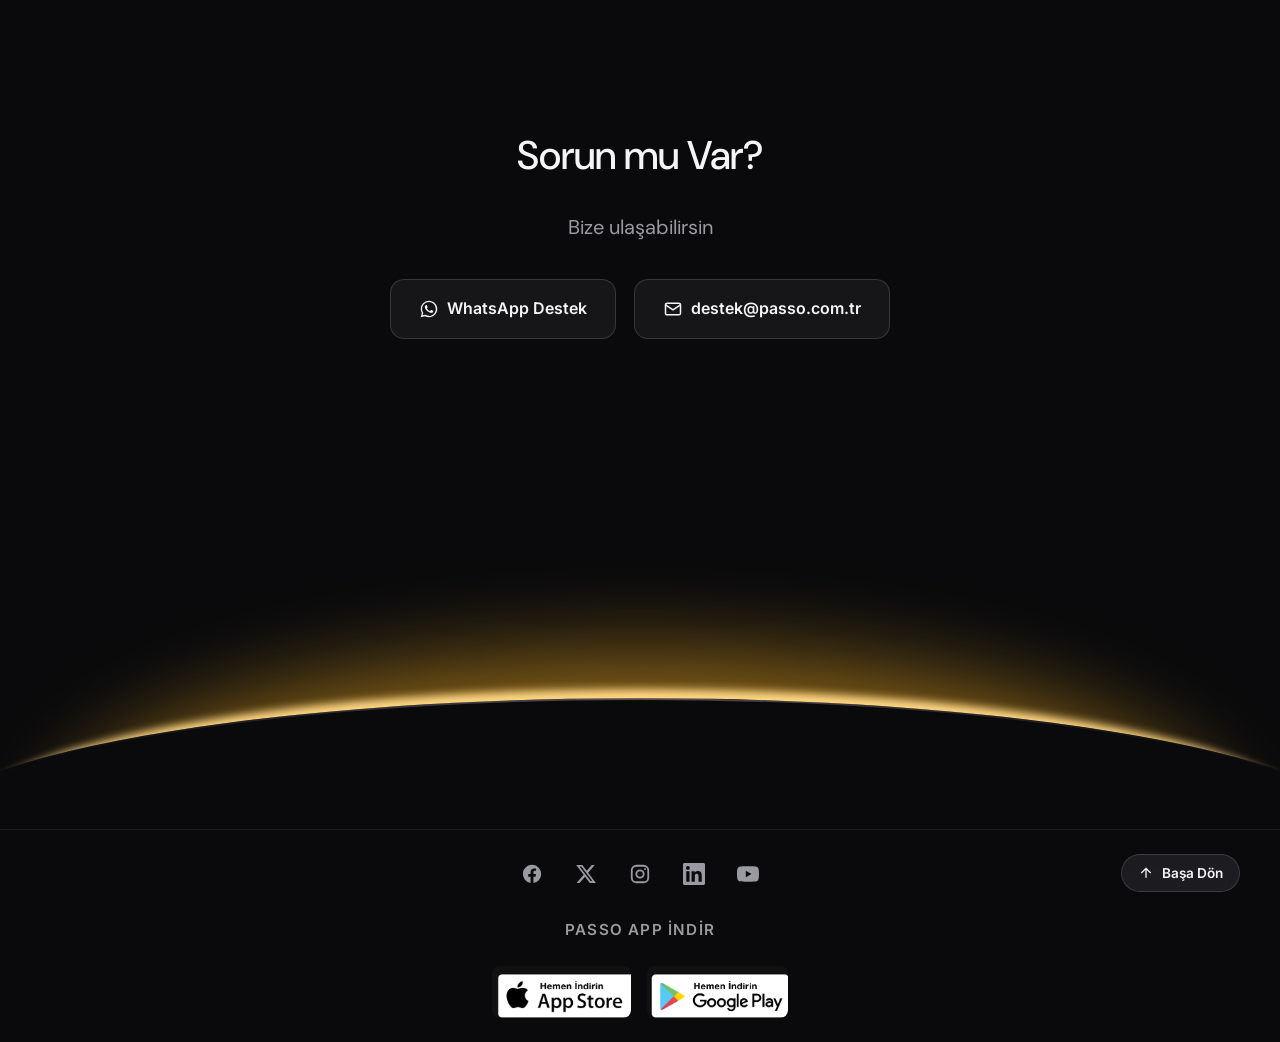
==== commit ad247dcc: "Revert "Footer glow: use new horizon SVG with #111 ground panel" This reverts commit 0934fc0c8ae4820" ====
--- a/index.html
+++ b/index.html
@@ -258,7 +258,7 @@
   <!-- ===== FOOTER ===== -->
   <footer class="site-footer">
     <div class="footer-glow-area">
-      <img class="footer-glow" src="assets/img/footer-glow.svg" alt="" aria-hidden="true" />
+      <img class="footer-glow" src="assets/img/hero-horizon.svg" alt="" aria-hidden="true" />
     </div>
     <div class="footer-bottom">
     <div class="container footer-inner">
--- a/css/styles.css
+++ b/css/styles.css
@@ -817,7 +817,7 @@
 .footer-bottom {
   position: relative;
   z-index: 1;
-  background: #111111;                  /* continues the new glow SVG's #111 ground seamlessly */
+  border-top: 1px solid var(--border);
   padding: 24px 40px;
 }
 .footer-inner {
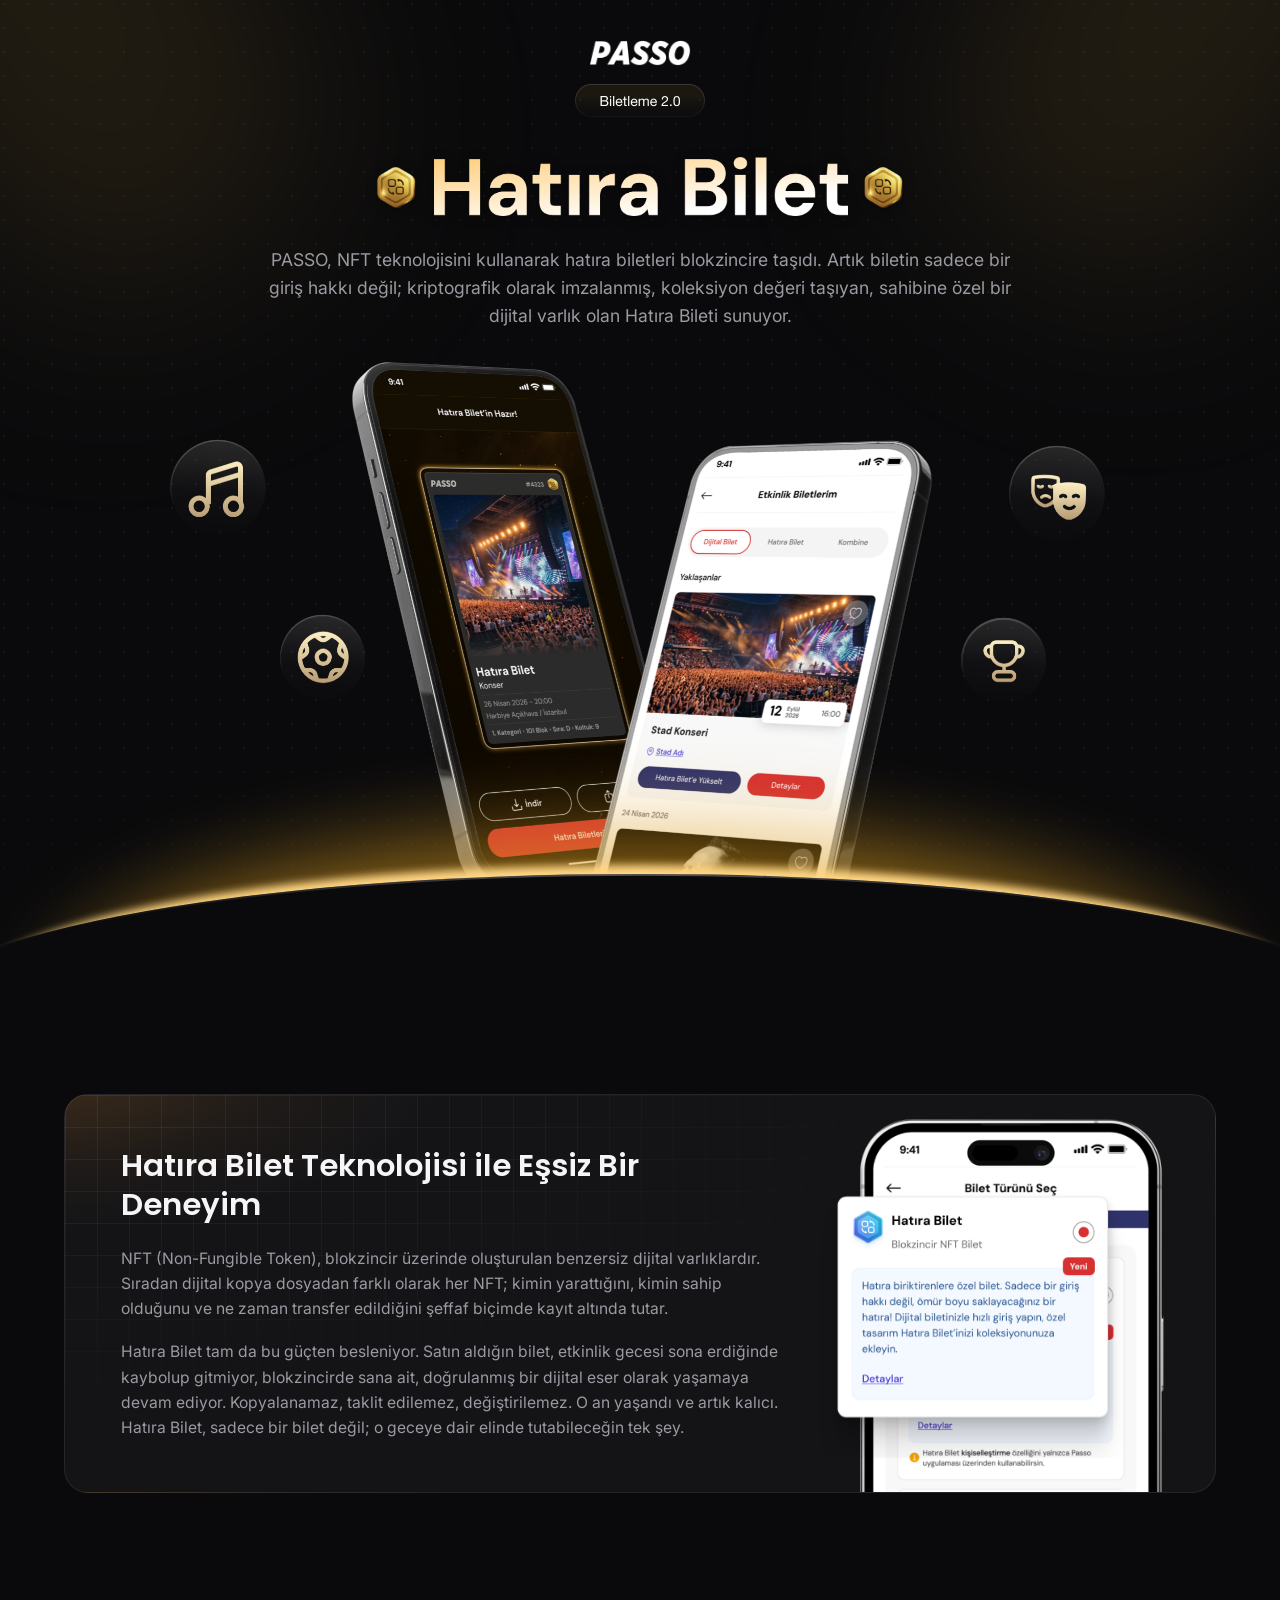
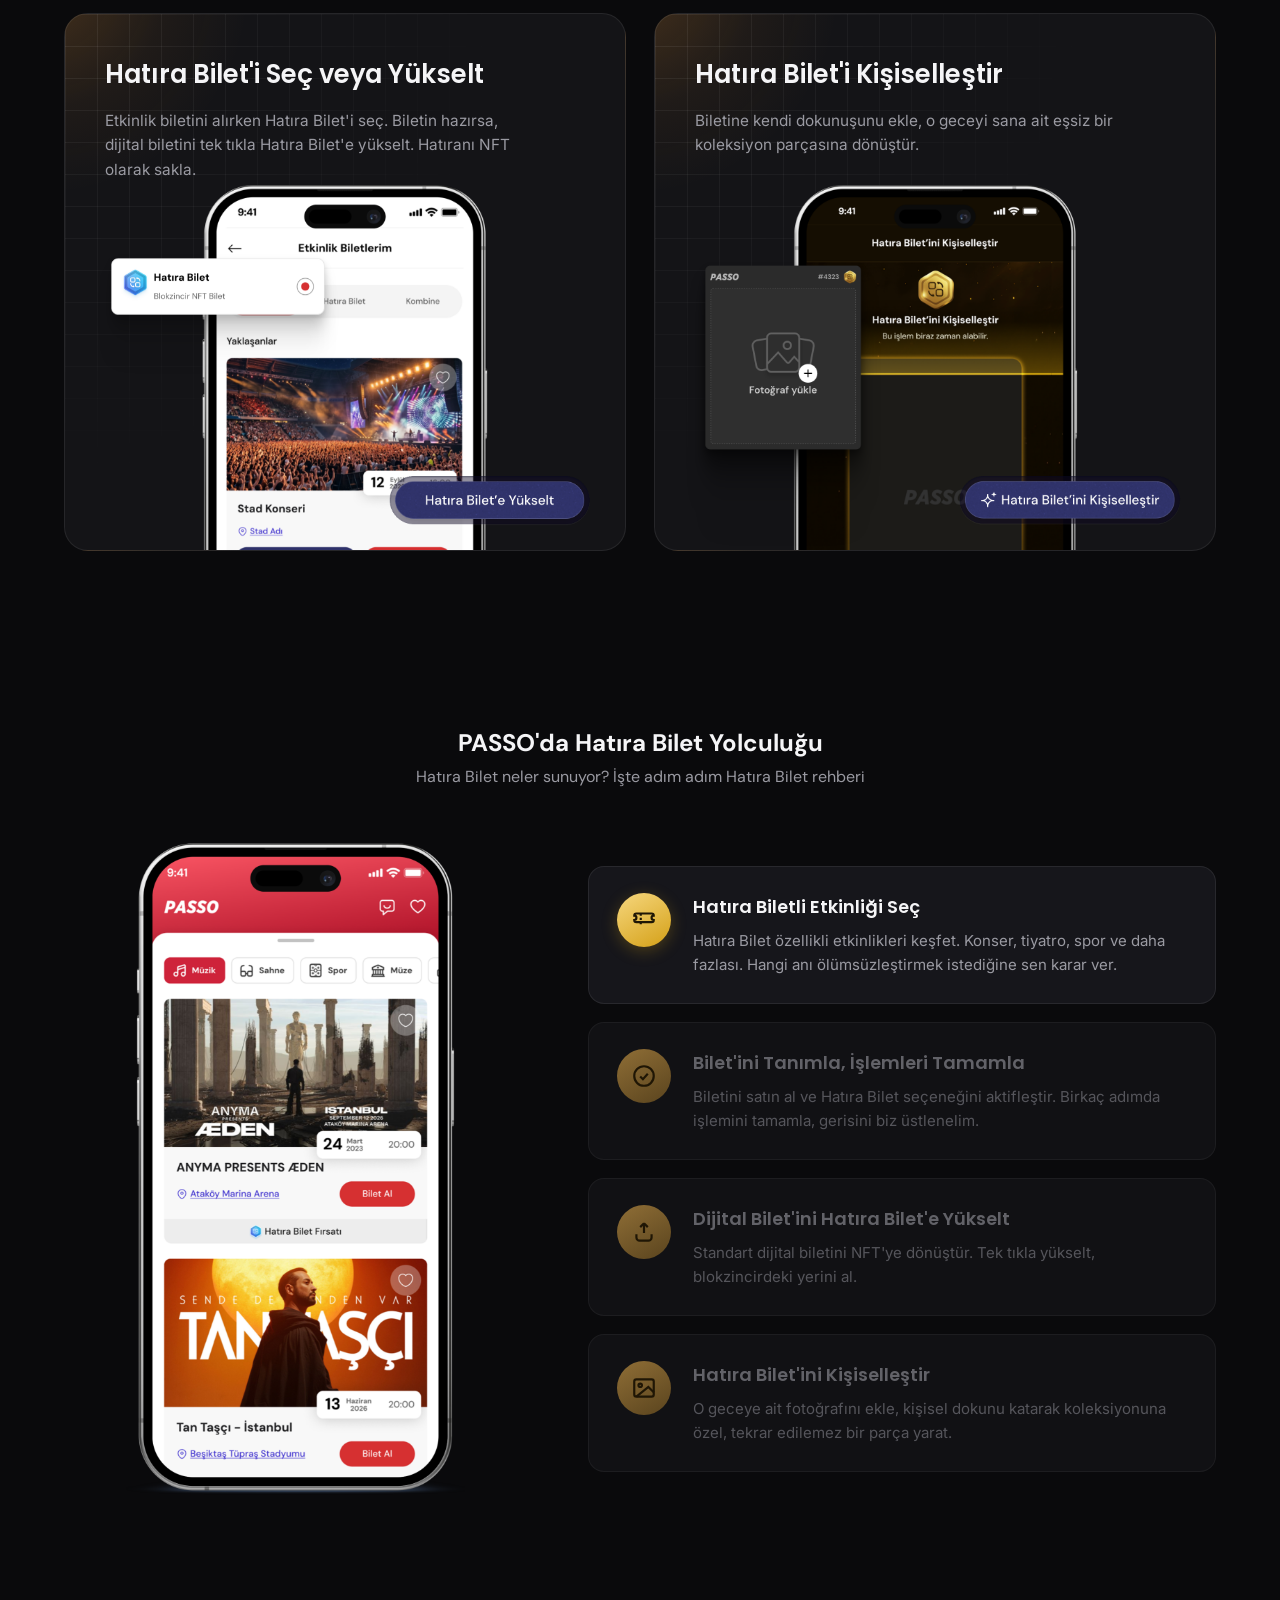
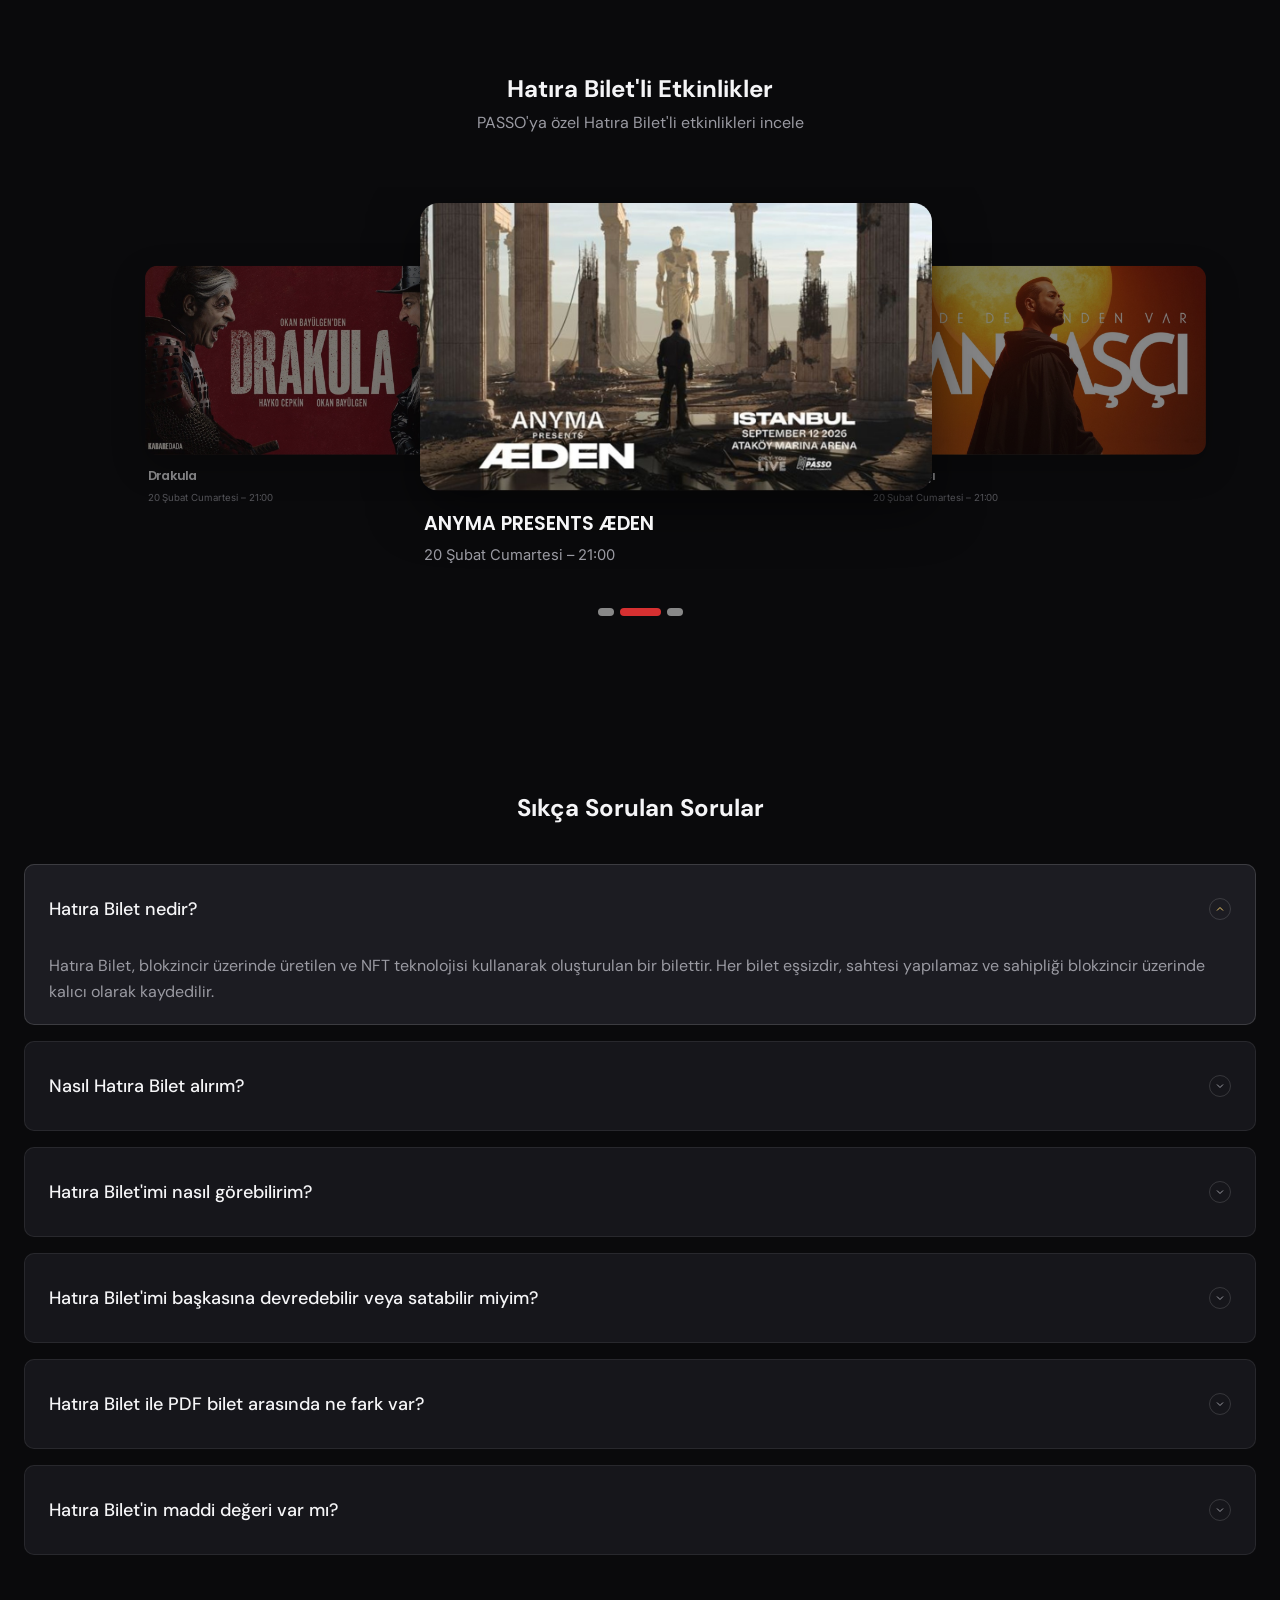
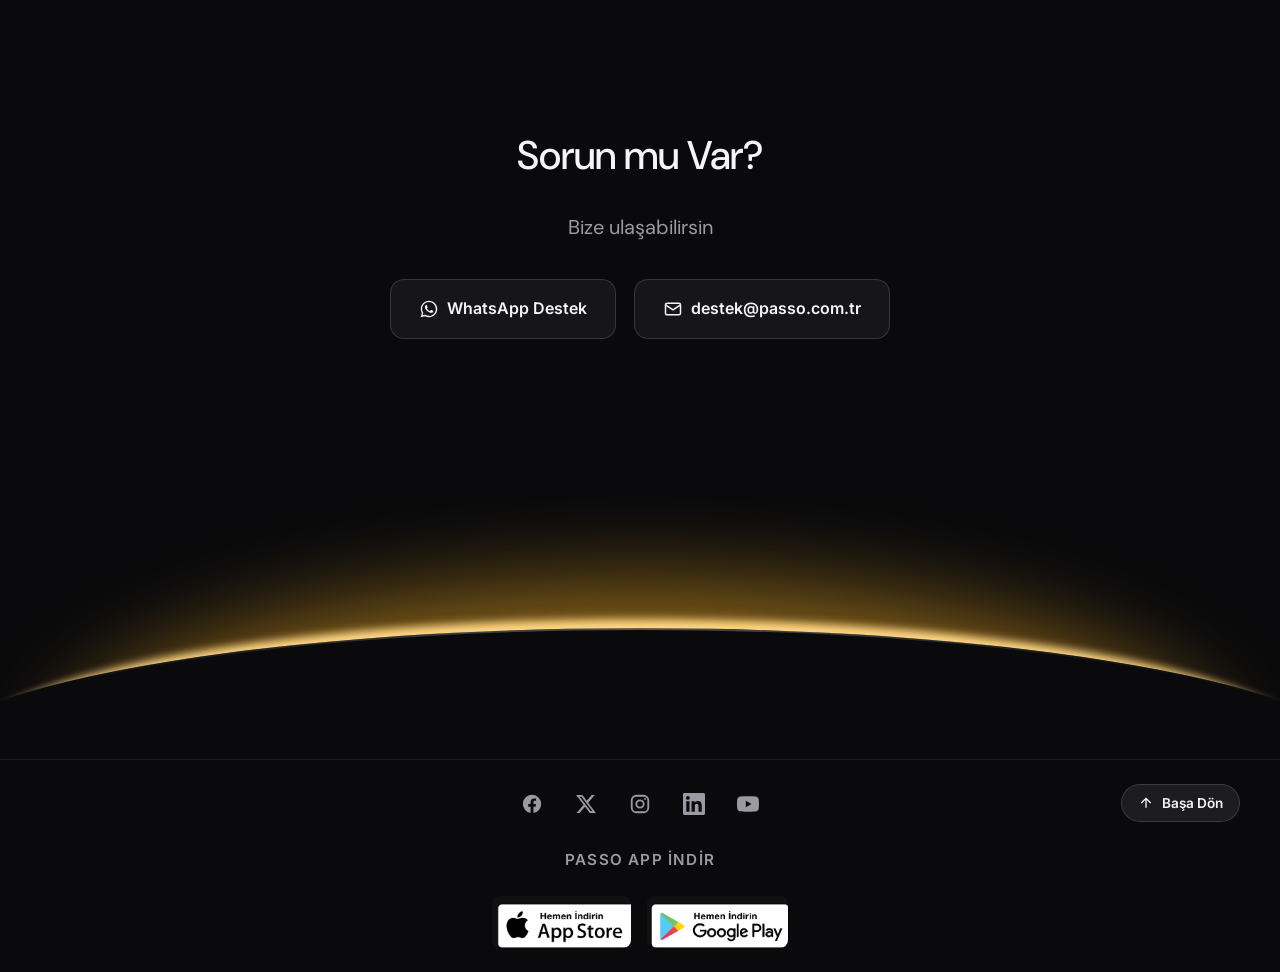
==== commit 7696561c: "Journey: sync phone screenshot with steps; click phone or text to switch (step 2 image) Co-Authored-" ====
--- a/index.html
+++ b/index.html
@@ -119,11 +119,11 @@
 
       <div class="journey">
         <div class="journey-phone">
-          <img src="assets/img/journey-phone.png" alt="PASSO uygulaması ana ekran" />
+          <img id="journeyPhone" src="assets/img/journey-phone.png" alt="PASSO uygulaması ekranı" />
         </div>
 
         <ol class="journey-steps">
-          <li class="step is-active">
+          <li class="step is-active" data-img="assets/img/journey-phone.png">
             <span class="step-icon" aria-hidden="true">
               <svg viewBox="0 0 24 24" fill="none" stroke="currentColor" stroke-width="1.8"><path d="M3 8a2 2 0 0 1 2-2h14a2 2 0 0 1 2 2 2 2 0 0 0 0 4 2 2 0 0 1-2 2H5a2 2 0 0 1-2-2 2 2 0 0 0 0-4z"/><path d="M9 6v12" stroke-dasharray="2 2"/></svg>
             </span>
@@ -133,7 +133,7 @@
             </div>
           </li>
 
-          <li class="step">
+          <li class="step" data-img="assets/img/journey-2.png">
             <span class="step-icon" aria-hidden="true">
               <svg viewBox="0 0 24 24" fill="none" stroke="currentColor" stroke-width="1.8"><circle cx="12" cy="12" r="9"/><path d="M8.5 12.5l2.5 2.5 4.5-5"/></svg>
             </span>
--- a/css/styles.css
+++ b/css/styles.css
@@ -493,7 +493,7 @@
   gap: 60px;
 }
 .journey-phone { display: flex; justify-content: center; }
-.journey-phone img { width: 100%; max-width: 340px; }
+.journey-phone img { width: 100%; max-width: 340px; transition: opacity 0.17s ease; }
 
 .journey-steps { list-style: none; display: flex; flex-direction: column; gap: 18px; }
 .step {
@@ -801,6 +801,7 @@
 .footer-glow-area {
   position: relative;
   height: 460px;                      /* taller so the glow fades softly & wide, like the hero */
+  margin-top: -70px;                  /* pull glow up ~30% closer to the buttons (glow itself unchanged) */
   overflow: hidden;
 }
 .footer-glow {
@@ -848,8 +849,13 @@
 .footer-stores { display: flex; justify-content: center; gap: 16px; flex-wrap: wrap; }
 .footer-stores img { height: 52px; width: auto; border-radius: 8px; }
 
+@media (max-width: 980px) {
+  /* the glow scales down with vw on narrow screens, so shrink the area to match —
+     otherwise a huge empty black band sits above it (desktop ≥980 keeps 460px) */
+  .footer-glow-area { height: calc(22vw + 16px); margin-top: 0; }
+}
 @media (max-width: 768px) {
-  .site-footer { padding-top: 180px; }
+  .site-footer { padding-top: 0; }
   .footer-bottom { padding: 24px 20px; }
   .back-to-top { position: static !important; margin-bottom: 8px; }
   .contact-actions { flex-direction: column; align-items: stretch; }
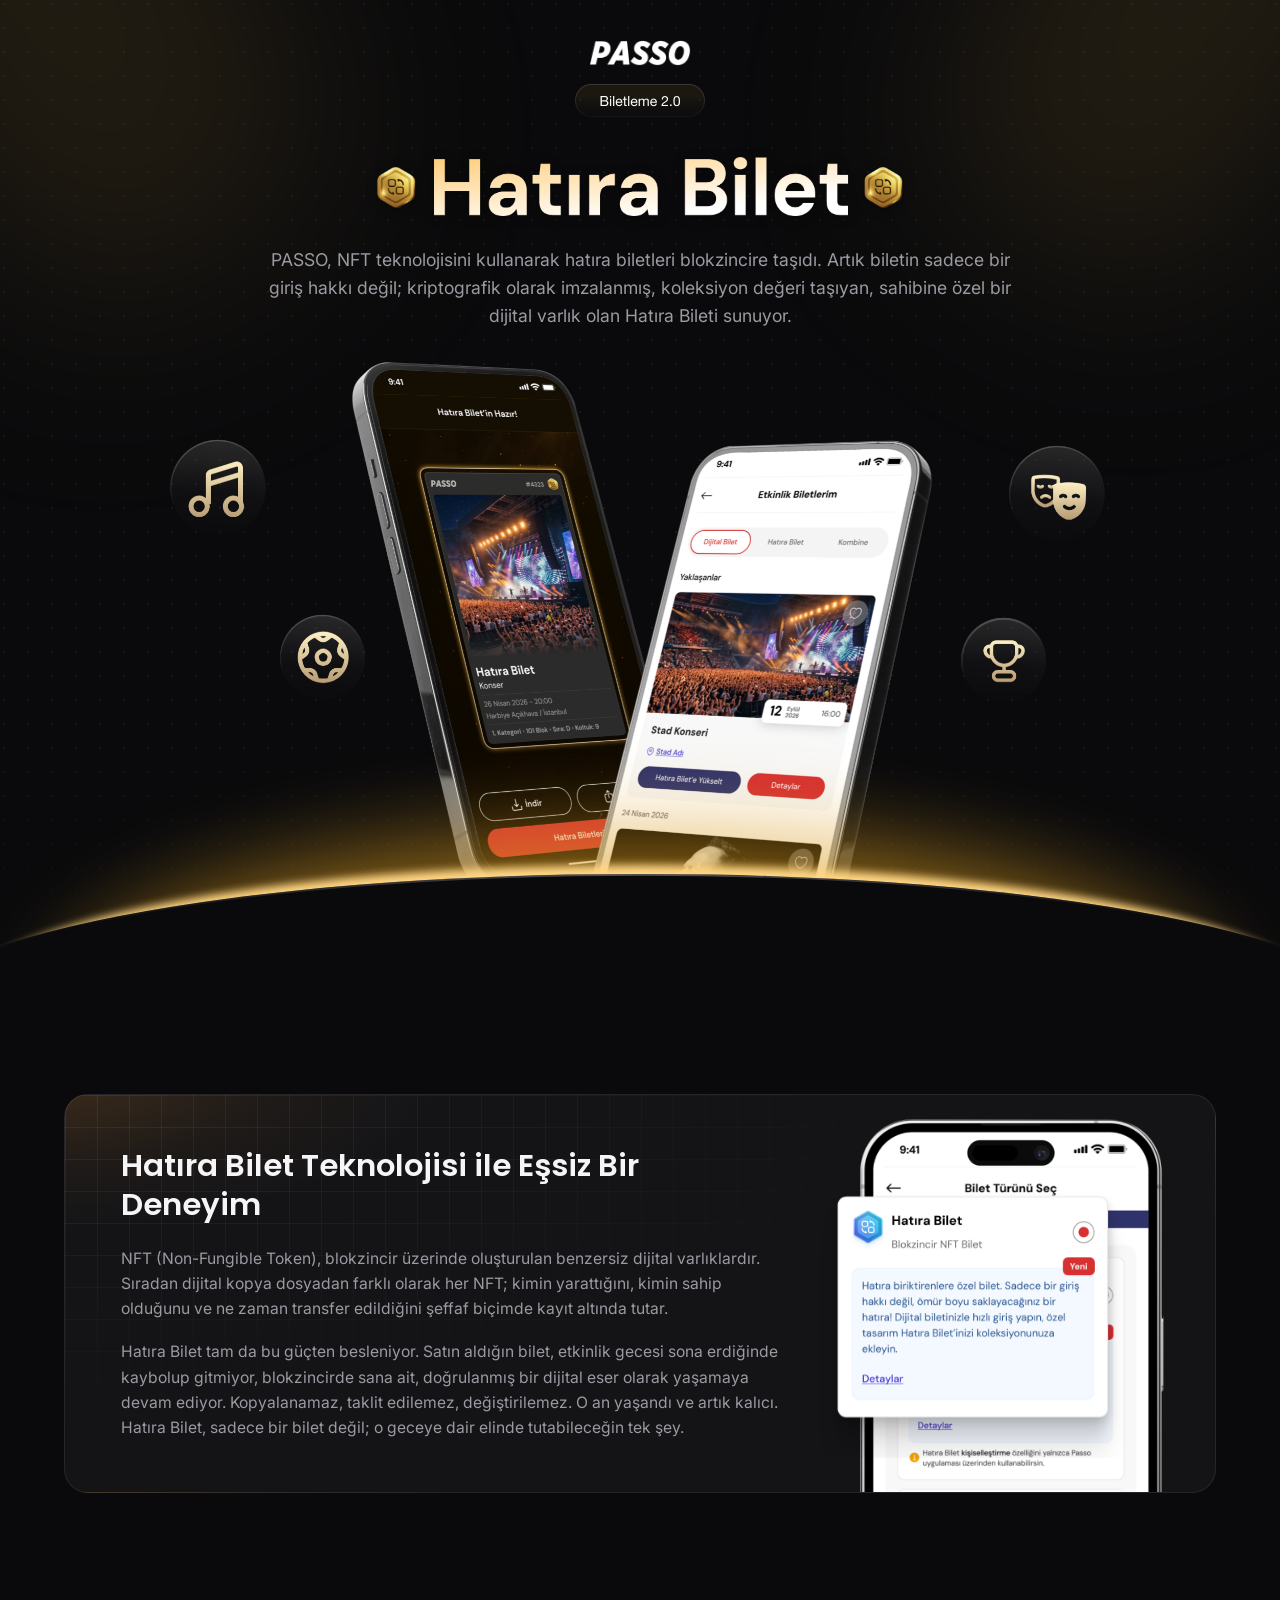
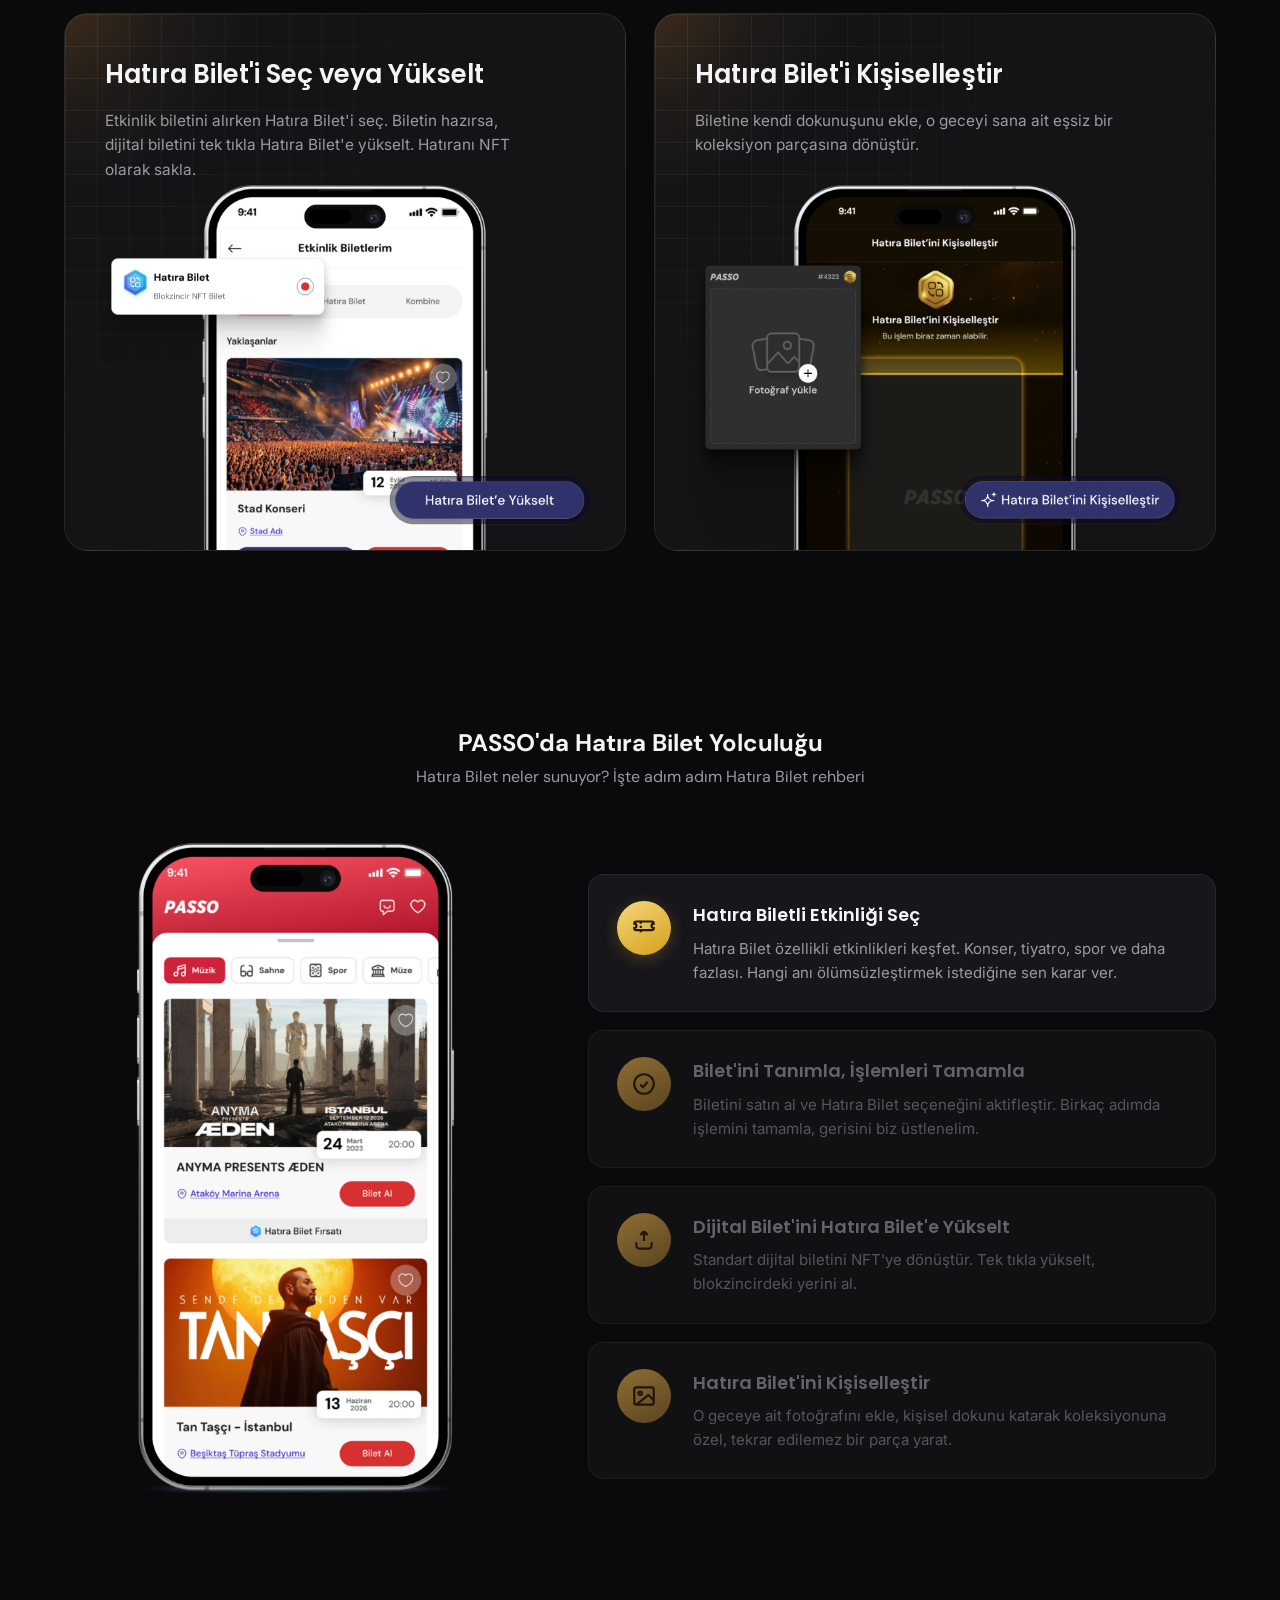
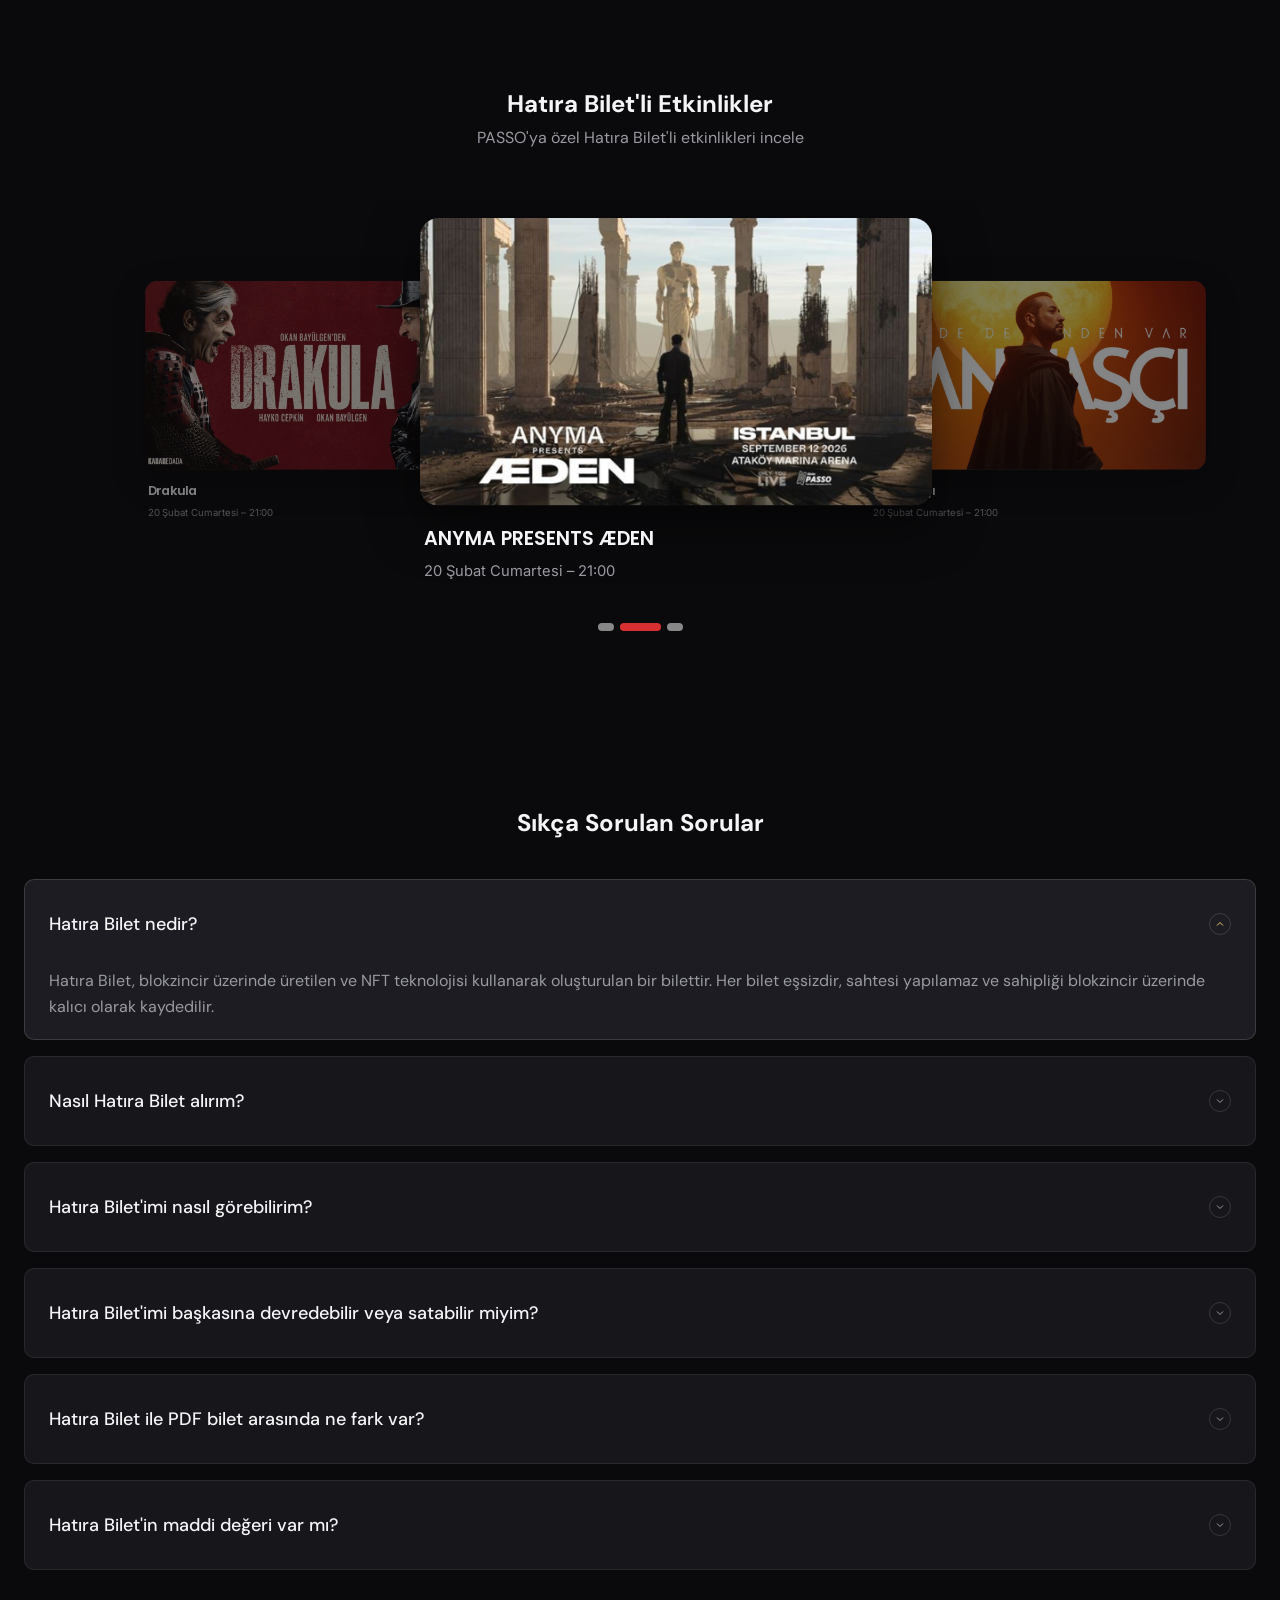
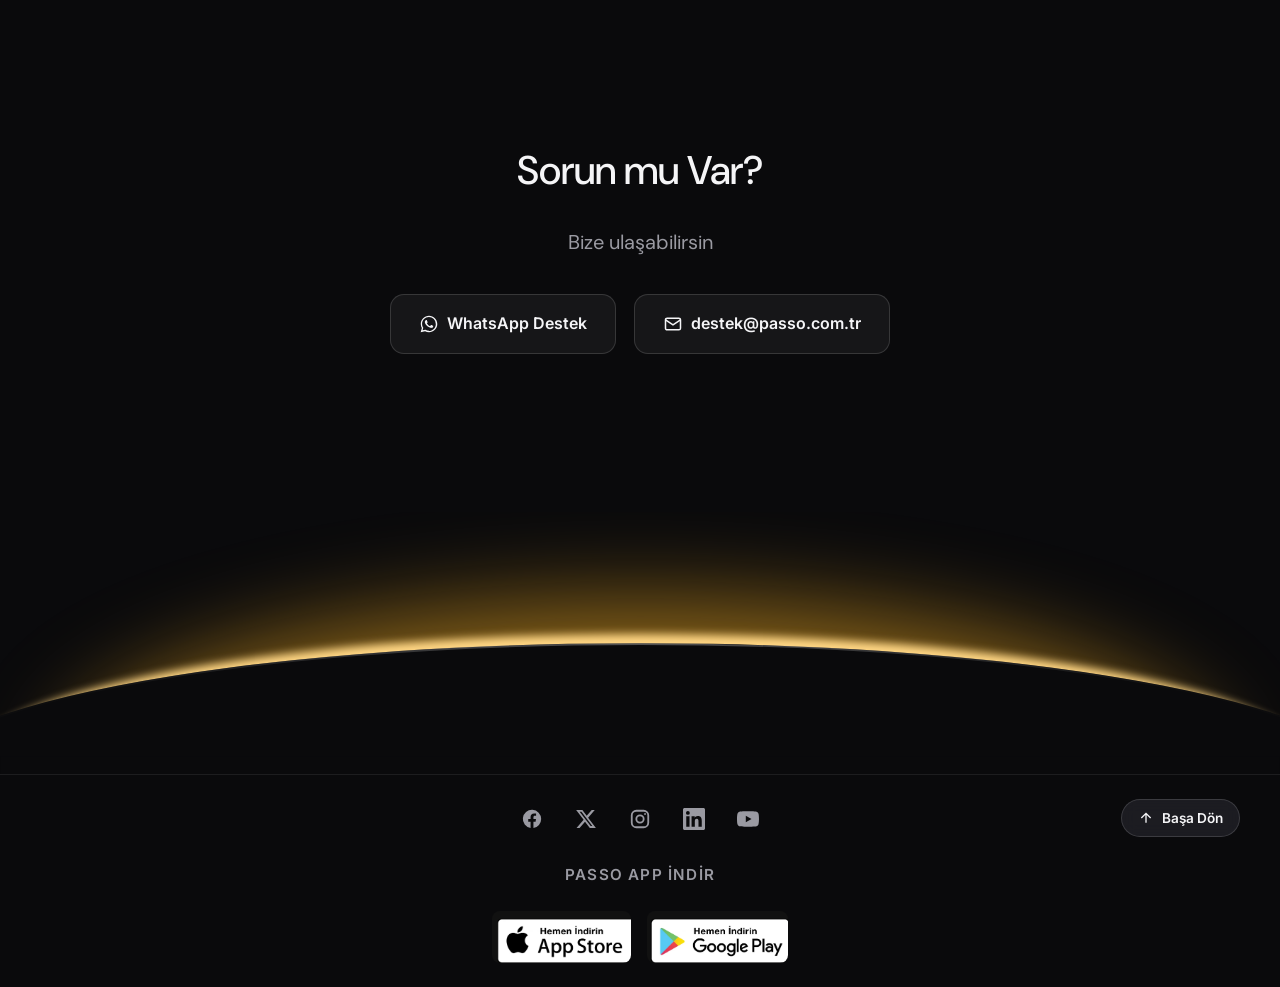
==== commit a24587df: "Journey: add step 3 & 4 screenshots; depth-aware crossfade (new screen rises from behind) Co-Authore" ====
--- a/index.html
+++ b/index.html
@@ -118,8 +118,9 @@
       <p class="section-lead">Hatıra Bilet neler sunuyor? İşte adım adım Hatıra Bilet rehberi</p>
 
       <div class="journey">
-        <div class="journey-phone">
-          <img id="journeyPhone" src="assets/img/journey-phone.png" alt="PASSO uygulaması ekranı" />
+        <div class="journey-phone" id="journeyPhoneWrap">
+          <img class="jp-layer" id="journeyPhone" src="assets/img/journey-phone.png" alt="PASSO uygulaması ekranı" />
+          <img class="jp-layer" id="journeyPhoneB" src="assets/img/journey-phone.png" alt="" aria-hidden="true" />
         </div>
 
         <ol class="journey-steps">
@@ -143,7 +144,7 @@
             </div>
           </li>
 
-          <li class="step">
+          <li class="step" data-img="assets/img/journey-3.png">
             <span class="step-icon" aria-hidden="true">
               <svg viewBox="0 0 24 24" fill="none" stroke="currentColor" stroke-width="1.8"><path d="M12 4v9m0-9l-3.5 3.5M12 4l3.5 3.5"/><path d="M5 14v3a3 3 0 0 0 3 3h8a3 3 0 0 0 3-3v-3"/></svg>
             </span>
@@ -153,7 +154,7 @@
             </div>
           </li>
 
-          <li class="step">
+          <li class="step" data-img="assets/img/journey-4.png">
             <span class="step-icon" aria-hidden="true">
               <svg viewBox="0 0 24 24" fill="none" stroke="currentColor" stroke-width="1.8"><rect x="3" y="4" width="18" height="16" rx="2"/><circle cx="8.5" cy="9.5" r="1.6"/><path d="M21 16l-5-5L5 20"/></svg>
             </span>
--- a/css/styles.css
+++ b/css/styles.css
@@ -492,8 +492,26 @@
   align-items: center;
   gap: 60px;
 }
-.journey-phone { display: flex; justify-content: center; }
-.journey-phone img { width: 100%; max-width: 340px; transition: opacity 0.17s ease; }
+.journey-phone {
+  position: relative;
+  width: 100%;
+  max-width: 340px;
+  margin-inline: auto;
+  aspect-ratio: 978 / 1929;       /* all journey screenshots share this canvas */
+  cursor: pointer;
+}
+.journey-phone .jp-layer {
+  position: absolute;
+  inset: 0;
+  width: 100%;
+  height: 100%;
+  max-width: none;
+  object-fit: contain;
+  /* new screen rises from behind: scale + brightness + opacity together */
+  transition: opacity 0.5s ease, transform 0.5s ease, filter 0.5s ease;
+  will-change: opacity, transform, filter;
+  backface-visibility: hidden;
+}
 
 .journey-steps { list-style: none; display: flex; flex-direction: column; gap: 18px; }
 .step {
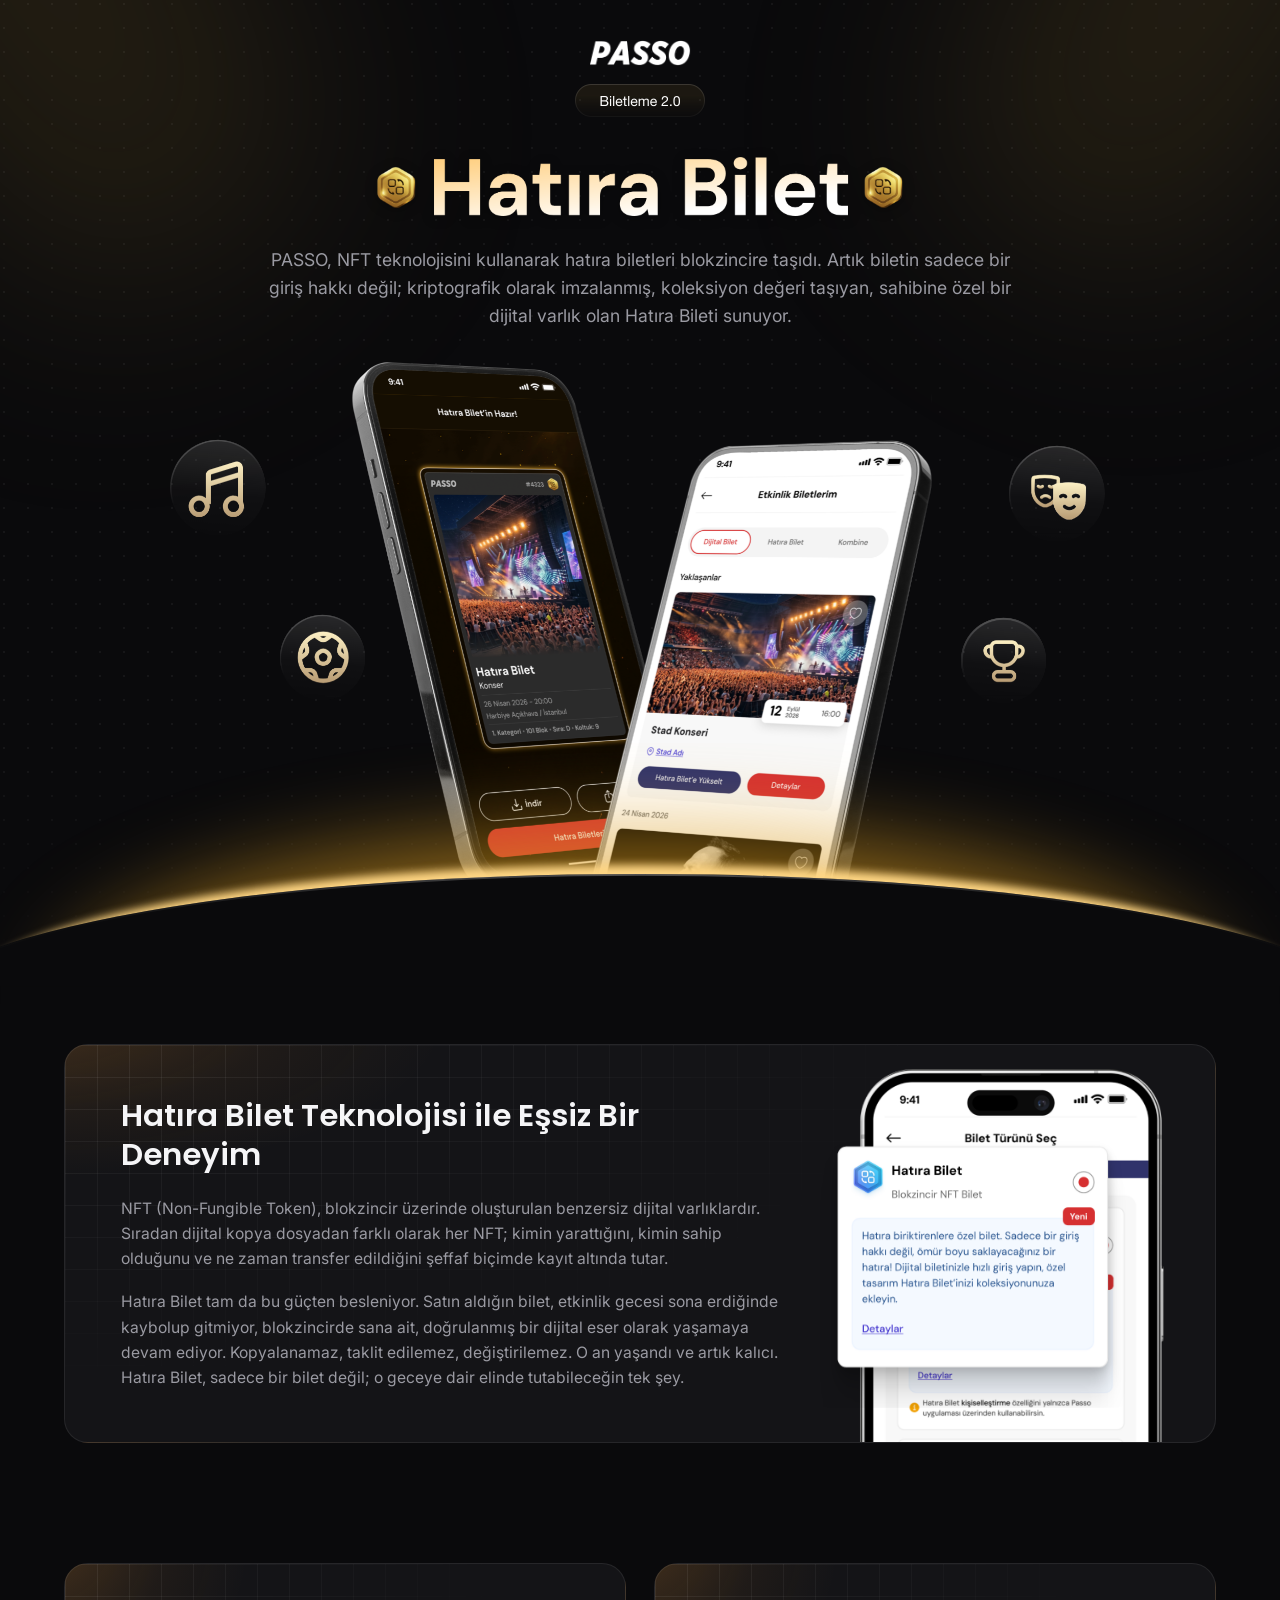
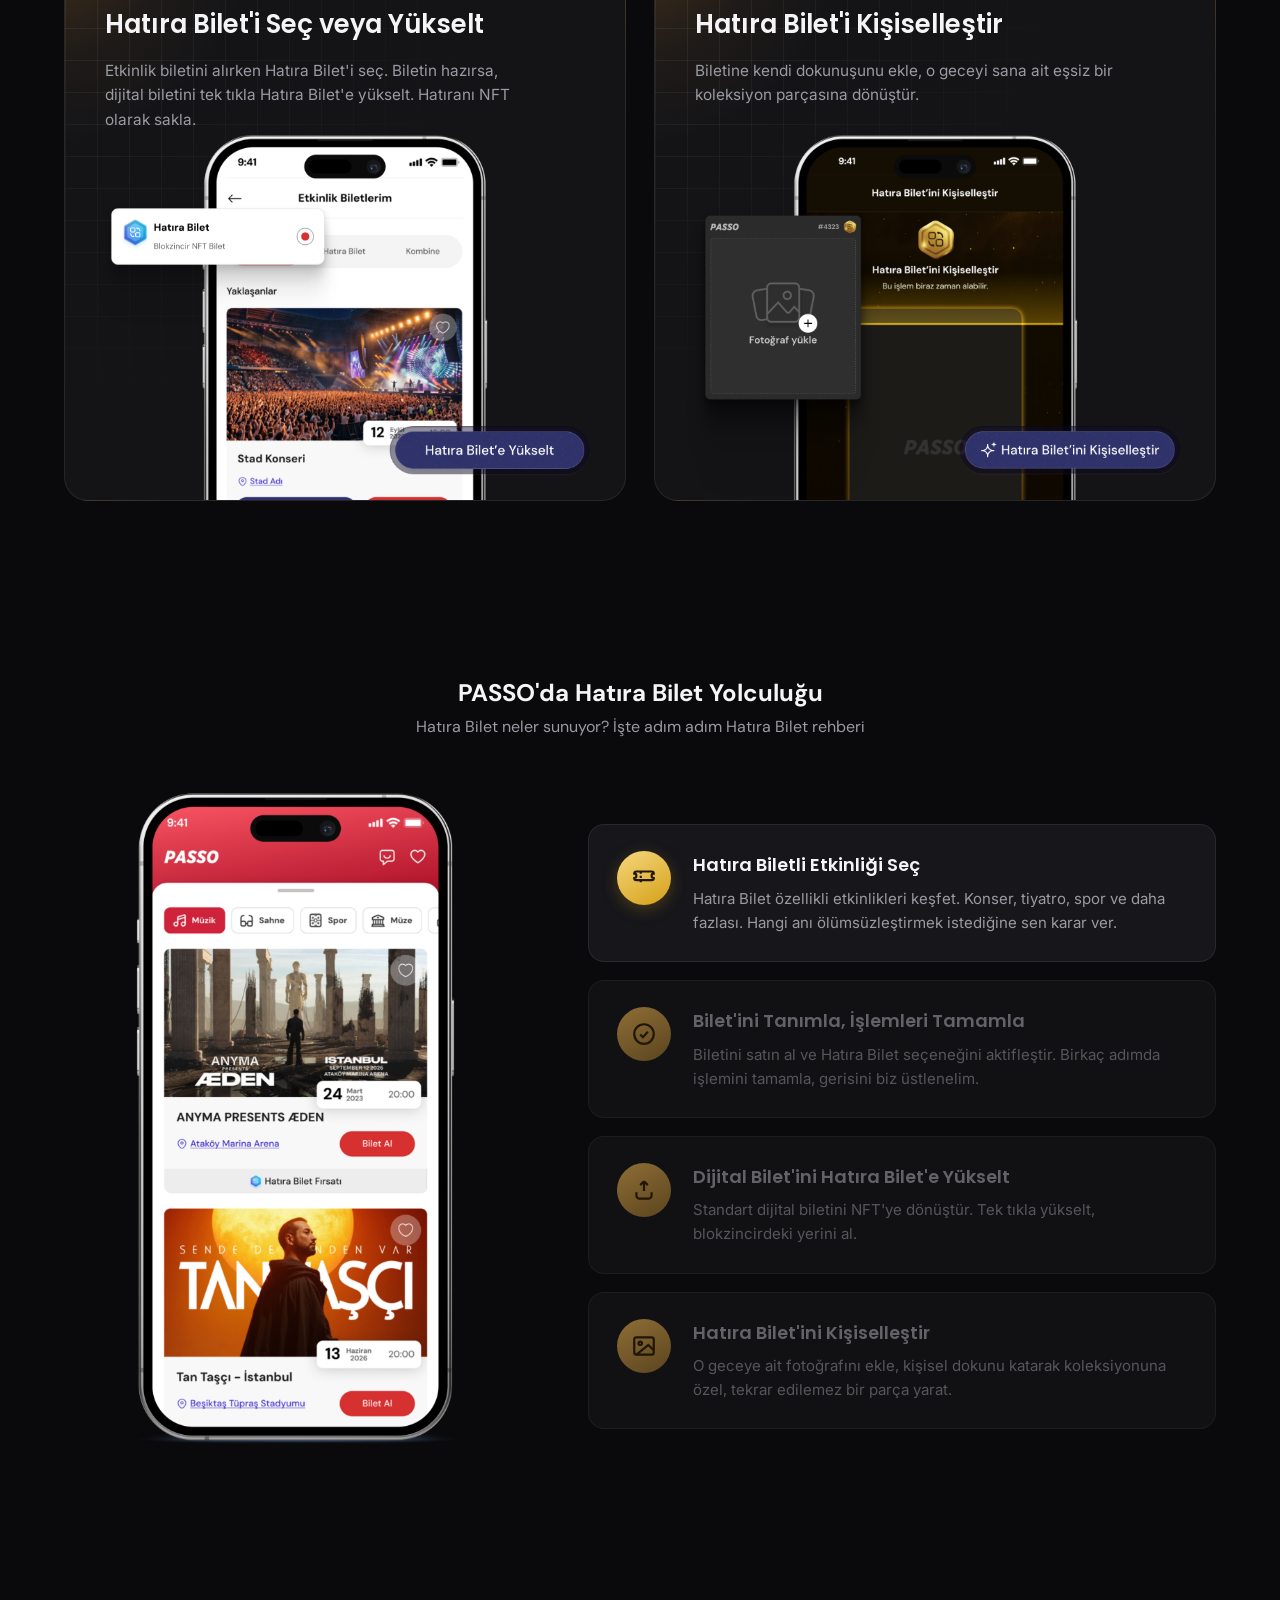
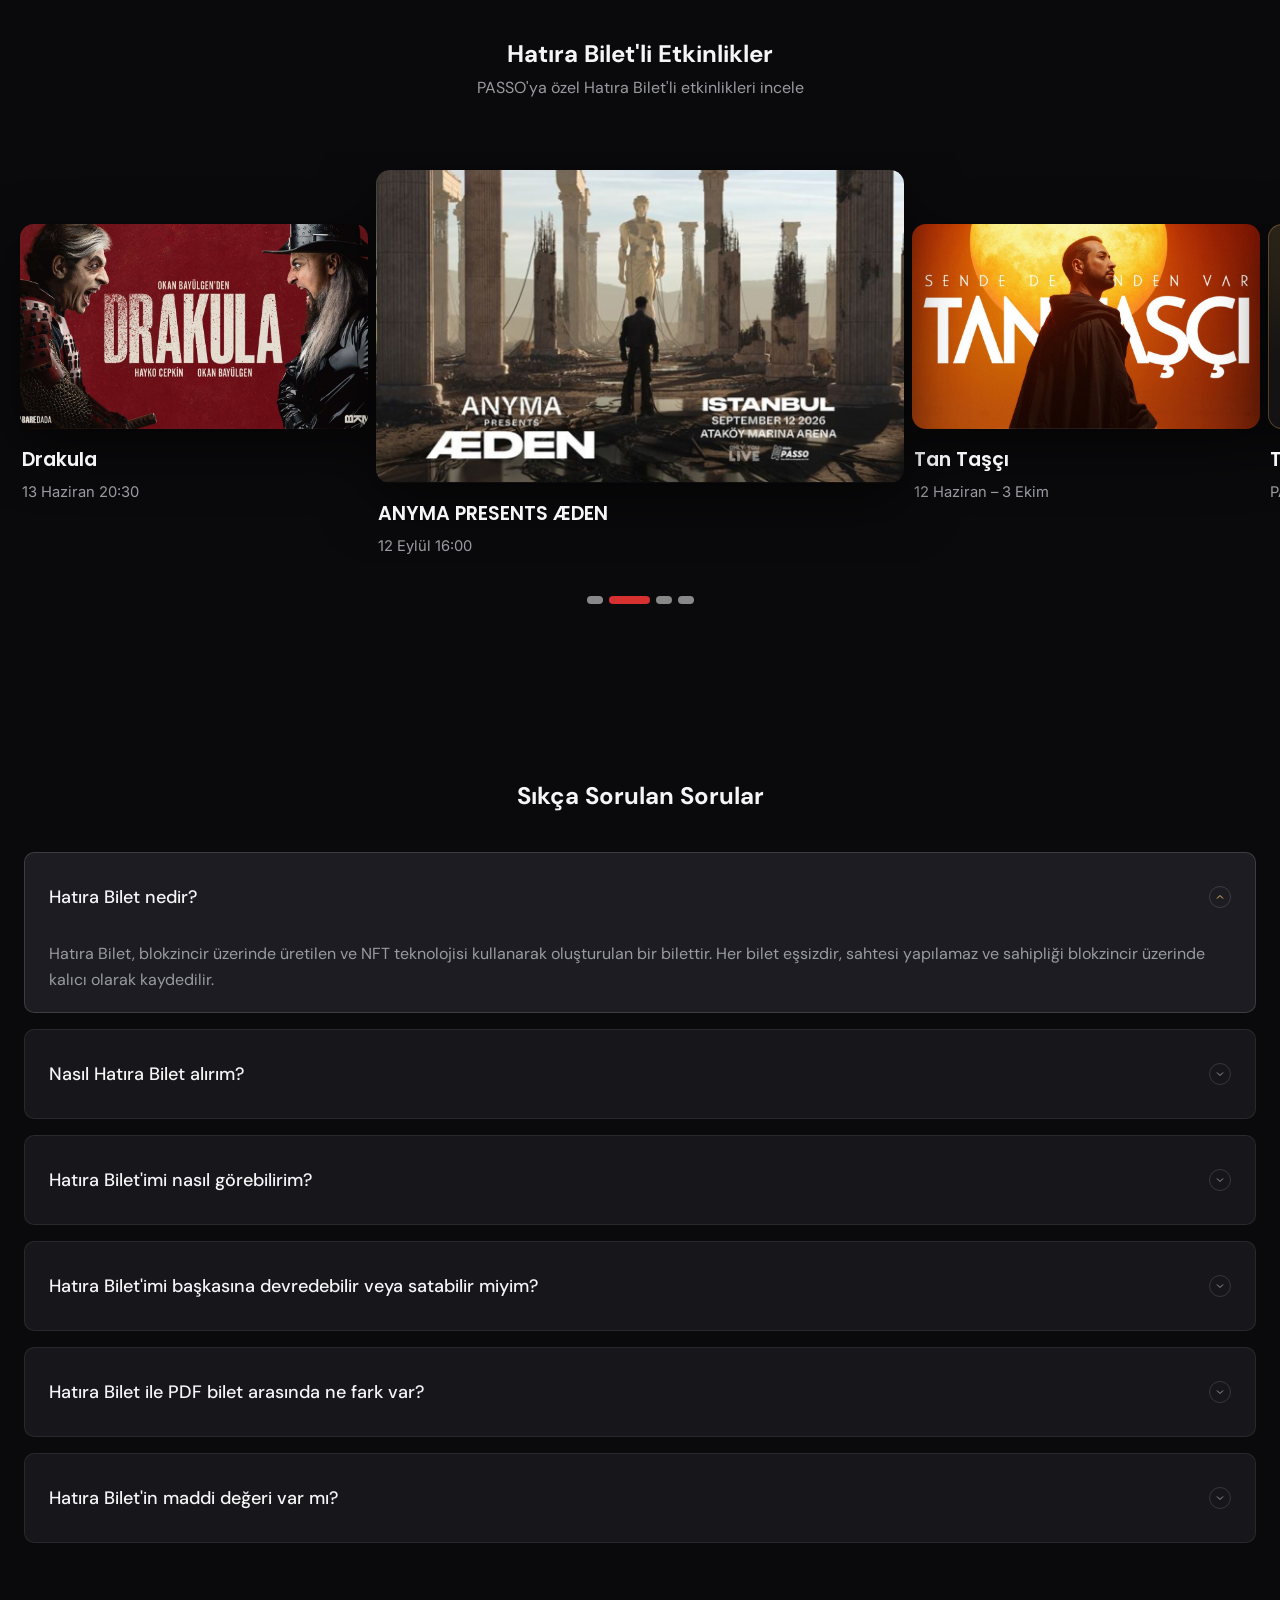
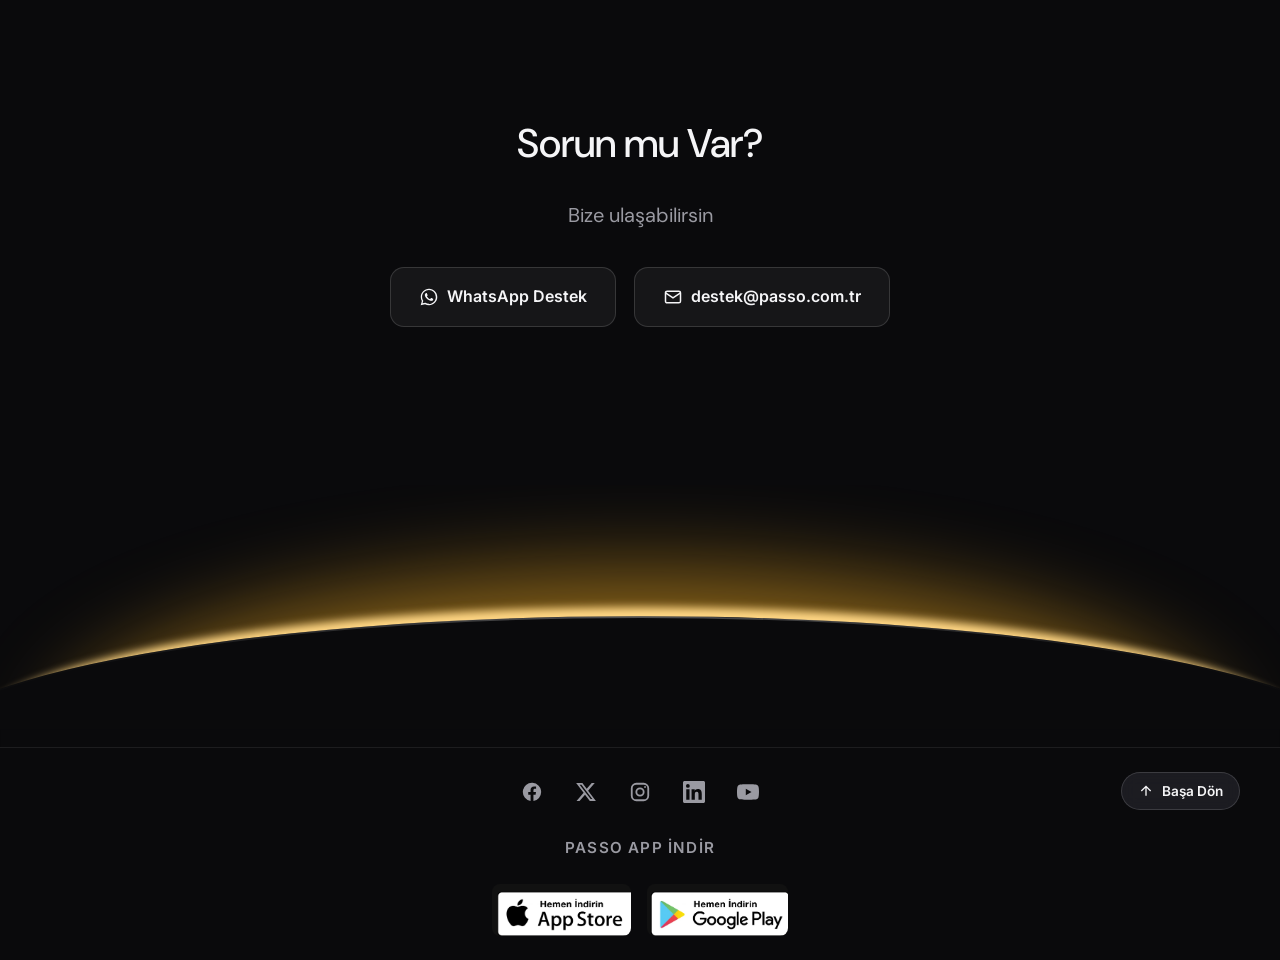
==== commit 12a5dba1: "Add favicon and SEO/Open Graph meta tags Co-Authored-By: Claude Opus 4.8 <noreply@anthropic.com>" ====
--- a/index.html
+++ b/index.html
@@ -5,6 +5,19 @@
   <meta name="viewport" content="width=device-width, initial-scale=1.0" />
   <title>PASSO · Hatıra Bilet</title>
   <meta name="description" content="PASSO Hatıra Bilet — Blokzincir ve NFT teknolojisiyle her etkinliğin anısını dijital olarak ölümsüzleştir." />
+
+  <!-- Favicon -->
+  <link rel="icon" href="favicon.ico" sizes="any" />
+  <link rel="icon" type="image/png" sizes="32x32" href="assets/img/favicon-32.png" />
+  <link rel="icon" type="image/png" sizes="192x192" href="assets/img/favicon-192.png" />
+  <link rel="apple-touch-icon" href="assets/img/apple-touch-icon.png" />
+
+  <!-- SEO / social share -->
+  <meta property="og:title" content="PASSO · Hatıra Bilet" />
+  <meta property="og:description" content="Blokzincir ve NFT teknolojisiyle her etkinliğin anısını dijital olarak ölümsüzleştir." />
+  <meta property="og:image" content="assets/img/favicon-512.png" />
+  <meta property="og:type" content="website" />
+  <meta name="twitter:card" content="summary" />
   <link rel="preconnect" href="https://fonts.googleapis.com" />
   <link rel="preconnect" href="https://fonts.gstatic.com" crossorigin />
   <link href="https://fonts.googleapis.com/css2?family=DM+Sans:wght@400;500;700&family=Inter:ital,wght@0,400;0,500;0,600;0,700;1,800&family=Poppins:wght@500;600;700&display=swap" rel="stylesheet" />
@@ -244,7 +257,7 @@
       <h2 class="contact-title">Sorun mu Var?</h2>
       <p class="contact-lead">Bize ulaşabilirsin</p>
       <div class="contact-actions">
-        <a href="https://wa.me/" class="btn btn-ghost btn-lg" target="_blank" rel="noopener">
+        <a href="https://wa.me/908507247277" class="btn btn-ghost btn-lg" target="_blank" rel="noopener">
           <svg viewBox="0 0 24 24" fill="currentColor" width="20" height="20"><path d="M12.04 2C6.58 2 2.13 6.45 2.13 11.91c0 1.75.46 3.45 1.32 4.95L2 22l5.25-1.38c1.45.79 3.08 1.21 4.79 1.21 5.46 0 9.91-4.45 9.91-9.91C21.95 6.45 17.5 2 12.04 2zm0 18.15c-1.52 0-3.01-.41-4.3-1.18l-.31-.18-3.12.82.83-3.04-.2-.31a8.2 8.2 0 0 1-1.26-4.37c0-4.54 3.7-8.23 8.25-8.23 2.2 0 4.27.86 5.83 2.42a8.17 8.17 0 0 1 2.41 5.82c0 4.54-3.7 8.43-8.24 8.43zm4.52-6.16c-.25-.12-1.47-.72-1.69-.81-.23-.08-.39-.12-.56.13-.16.25-.64.81-.79.97-.14.17-.29.19-.54.06-.25-.12-1.05-.39-1.99-1.23-.74-.66-1.23-1.47-1.38-1.72-.14-.25-.02-.38.11-.51.11-.11.25-.29.37-.43.13-.14.17-.25.25-.41.08-.17.04-.31-.02-.43-.06-.12-.56-1.34-.76-1.84-.2-.48-.41-.42-.56-.43h-.48c-.17 0-.43.06-.66.31-.23.25-.86.85-.86 2.07 0 1.22.89 2.4 1.01 2.56.12.17 1.75 2.67 4.23 3.74.59.26 1.05.41 1.41.52.59.19 1.13.16 1.56.1.48-.07 1.47-.6 1.68-1.18.21-.58.21-1.07.14-1.18-.06-.11-.22-.17-.47-.29z"/></svg>
           WhatsApp Destek
         </a>
@@ -268,17 +281,17 @@
         Başa Dön
       </button>
       <nav class="socials" aria-label="Sosyal medya">
-        <a href="#" aria-label="Facebook"><svg viewBox="0 0 24 24" fill="currentColor"><path d="M22 12a10 10 0 1 0-11.56 9.88v-6.99H7.9V12h2.54V9.8c0-2.5 1.49-3.89 3.78-3.89 1.09 0 2.24.2 2.24.2v2.46h-1.26c-1.24 0-1.63.77-1.63 1.56V12h2.78l-.44 2.89h-2.34v6.99A10 10 0 0 0 22 12z"/></svg></a>
-        <a href="#" aria-label="X"><svg viewBox="0 0 24 24" fill="currentColor"><path d="M18.24 2.25h3.31l-7.23 8.26 8.5 11.24h-6.66l-5.22-6.82-5.97 6.82H1.66l7.73-8.84L1.25 2.25h6.83l4.71 6.23 5.45-6.23zm-1.16 17.52h1.83L7.01 4.13H5.04l12.04 15.64z"/></svg></a>
-        <a href="#" aria-label="Instagram"><svg viewBox="0 0 24 24" fill="none" stroke="currentColor" stroke-width="2"><rect x="3" y="3" width="18" height="18" rx="5"/><circle cx="12" cy="12" r="4"/><circle cx="17.5" cy="6.5" r="1" fill="currentColor" stroke="none"/></svg></a>
-        <a href="#" aria-label="LinkedIn"><svg viewBox="0 0 24 24" fill="currentColor"><path d="M20.45 20.45h-3.56v-5.57c0-1.33-.02-3.04-1.85-3.04-1.85 0-2.14 1.45-2.14 2.94v5.67H9.35V9h3.42v1.56h.05c.48-.9 1.64-1.85 3.37-1.85 3.6 0 4.27 2.37 4.27 5.46v6.28zM5.34 7.43a2.07 2.07 0 1 1 0-4.14 2.07 2.07 0 0 1 0 4.14zM7.12 20.45H3.55V9h3.57v11.45zM22.22 0H1.77C.79 0 0 .77 0 1.73v20.54C0 23.23.79 24 1.77 24h20.45c.98 0 1.78-.77 1.78-1.73V1.73C24 .77 23.2 0 22.22 0z"/></svg></a>
-        <a href="#" aria-label="YouTube"><svg viewBox="0 0 24 24" fill="currentColor"><path d="M23.5 6.2a3.02 3.02 0 0 0-2.12-2.14C19.5 3.55 12 3.55 12 3.55s-7.5 0-9.38.51A3.02 3.02 0 0 0 .5 6.2C0 8.08 0 12 0 12s0 3.92.5 5.8a3.02 3.02 0 0 0 2.12 2.14c1.88.51 9.38.51 9.38.51s7.5 0 9.38-.51a3.02 3.02 0 0 0 2.12-2.14C24 15.92 24 12 24 12s0-3.92-.5-5.8zM9.6 15.6V8.4l6.25 3.6L9.6 15.6z"/></svg></a>
+        <a href="https://www.facebook.com/passo.com.tr/" target="_blank" rel="noopener" aria-label="Facebook"><svg viewBox="0 0 24 24" fill="currentColor"><path d="M22 12a10 10 0 1 0-11.56 9.88v-6.99H7.9V12h2.54V9.8c0-2.5 1.49-3.89 3.78-3.89 1.09 0 2.24.2 2.24.2v2.46h-1.26c-1.24 0-1.63.77-1.63 1.56V12h2.78l-.44 2.89h-2.34v6.99A10 10 0 0 0 22 12z"/></svg></a>
+        <a href="https://x.com/passo_com_tr" target="_blank" rel="noopener" aria-label="X"><svg viewBox="0 0 24 24" fill="currentColor"><path d="M18.24 2.25h3.31l-7.23 8.26 8.5 11.24h-6.66l-5.22-6.82-5.97 6.82H1.66l7.73-8.84L1.25 2.25h6.83l4.71 6.23 5.45-6.23zm-1.16 17.52h1.83L7.01 4.13H5.04l12.04 15.64z"/></svg></a>
+        <a href="https://www.instagram.com/passo/" target="_blank" rel="noopener" aria-label="Instagram"><svg viewBox="0 0 24 24" fill="none" stroke="currentColor" stroke-width="2"><rect x="3" y="3" width="18" height="18" rx="5"/><circle cx="12" cy="12" r="4"/><circle cx="17.5" cy="6.5" r="1" fill="currentColor" stroke="none"/></svg></a>
+        <a href="https://www.linkedin.com/company/passo-turkey/?originalSubdomain=tr" target="_blank" rel="noopener" aria-label="LinkedIn"><svg viewBox="0 0 24 24" fill="currentColor"><path d="M20.45 20.45h-3.56v-5.57c0-1.33-.02-3.04-1.85-3.04-1.85 0-2.14 1.45-2.14 2.94v5.67H9.35V9h3.42v1.56h.05c.48-.9 1.64-1.85 3.37-1.85 3.6 0 4.27 2.37 4.27 5.46v6.28zM5.34 7.43a2.07 2.07 0 1 1 0-4.14 2.07 2.07 0 0 1 0 4.14zM7.12 20.45H3.55V9h3.57v11.45zM22.22 0H1.77C.79 0 0 .77 0 1.73v20.54C0 23.23.79 24 1.77 24h20.45c.98 0 1.78-.77 1.78-1.73V1.73C24 .77 23.2 0 22.22 0z"/></svg></a>
+        <a href="https://www.youtube.com/user/passolig/videos" target="_blank" rel="noopener" aria-label="YouTube"><svg viewBox="0 0 24 24" fill="currentColor"><path d="M23.5 6.2a3.02 3.02 0 0 0-2.12-2.14C19.5 3.55 12 3.55 12 3.55s-7.5 0-9.38.51A3.02 3.02 0 0 0 .5 6.2C0 8.08 0 12 0 12s0 3.92.5 5.8a3.02 3.02 0 0 0 2.12 2.14c1.88.51 9.38.51 9.38.51s7.5 0 9.38-.51a3.02 3.02 0 0 0 2.12-2.14C24 15.92 24 12 24 12s0-3.92-.5-5.8zM9.6 15.6V8.4l6.25 3.6L9.6 15.6z"/></svg></a>
       </nav>
 
       <p class="footer-store-label">PASSO APP İNDİR</p>
       <div class="footer-stores">
-        <a href="#" aria-label="App Store'dan indir"><img src="assets/img/appstore.png" alt="App Store" /></a>
-        <a href="#" aria-label="Google Play'den indir"><img src="assets/img/googleplay.png" alt="Google Play" /></a>
+        <a href="https://apps.apple.com/tr/app/passo/id1138434517" target="_blank" rel="noopener" aria-label="App Store'dan indir"><img src="assets/img/appstore.png" alt="App Store" /></a>
+        <a href="https://play.google.com/store/apps/details?id=com.aktifbank.passo&hl=tr" target="_blank" rel="noopener" aria-label="Google Play'den indir"><img src="assets/img/googleplay.png" alt="Google Play" /></a>
       </div>
     </div>
     </div>
--- a/css/styles.css
+++ b/css/styles.css
@@ -232,6 +232,8 @@
 /* =========================================================
    EXPERIENCE / DENEYIM
    ========================================================= */
+/* tighten only the gap between the hero visual and this section */
+#deneyim { padding-top: 40px; }
 .exp-card {
   position: relative;
   display: grid;
@@ -326,9 +328,11 @@
   .exp-card { grid-template-columns: 1fr; padding: 36px 28px 0; gap: 24px; text-align: left; }
   .exp-text { padding-bottom: 0; }
   .exp-visual { min-height: 400px; }
-  .exp-phone-screen { top: auto; bottom: 0; right: 50%; transform: translateX(50%); width: 280px; }
-  .exp-selbox { top: 56px; right: 50%; transform: translateX(calc(50% + 64px)); width: 280px; }
-  .exp-card:hover .exp-selbox { transform: translateX(calc(50% + 22px)); }
+  /* same overlap as desktop, just centred: phone behind, selbox over its lower-centre
+     (slightly left) and sliding further left on hover */
+  .exp-phone-screen { top: -20px; bottom: auto; right: 50%; transform: translateX(50%); width: 280px; }
+  .exp-selbox { top: 45px; right: 50%; transform: translateX(calc(50% - 12px)); width: 280px; }
+  .exp-card:hover .exp-selbox { transform: translateX(calc(50% - 58px)); }
 }
 
 /* =========================================================
@@ -568,72 +572,76 @@
 /* =========================================================
    EVENTS CAROUSEL (coverflow)
    ========================================================= */
-/* Full-bleed so the centre card + both neighbours fit without clipping */
+/* Full-bleed coverflow — big centre card, smaller real-sized neighbours */
 .events {
   position: relative;
   width: 100vw;
   margin-left: calc(50% - 50vw);
-}
-/* Horizontal scroll carousel — no arrows, scroll to navigate */
+  overflow: hidden;                 /* clip slides beyond the viewport */
+  padding: 18px 0 4px;
+}
 .events-track {
   display: flex;
-  align-items: center;
-  overflow-x: auto;
-  scroll-snap-type: x mandatory;
-  scroll-behavior: smooth;
-  scrollbar-width: none;            /* Firefox */
-  -ms-overflow-style: none;
-  padding: 16px 0 10px;
-  padding-inline: calc(50% - var(--ev-w) / 2);   /* lets first & last card snap to center */
-  cursor: grab;
+  align-items: flex-start;
+  gap: 8px;                         /* active ↔ passive spacing */
+  width: max-content;
+  will-change: transform;
+  transition: transform 0.55s cubic-bezier(0.22, 0.61, 0.36, 1);
   user-select: none;
-  --ev-w: min(576px, 40vw);         /* foreground card width (responsive so neighbours always fit) */
-}
-.events-track:active { cursor: grabbing; }
-.events-track::-webkit-scrollbar { display: none; }
+}
 .event-poster img { -webkit-user-drag: none; user-drag: none; pointer-events: none; }
 .event-card {
-  flex: 0 0 var(--ev-w);            /* footprint = foreground size */
-  scroll-snap-align: center;
+  flex: 0 0 auto;                   /* real width set inline by JS (no scaling) */
   cursor: pointer;
-  margin-inline: calc(var(--ev-w) * -0.146);   /* pull neighbours closer w/o clipping */
-  opacity: 0.5;
-  transform: scale(0.656);          /* 576 → 378 (background size) */
-  transform-origin: center center;
-  transition: transform .5s cubic-bezier(.22,.61,.36,1), opacity .5s ease;
-}
-.event-card.active {
-  opacity: 1;
-  transform: scale(1);              /* foreground = full size */
-  z-index: 2;
-}
+  /* smoothly resize + re-centre on navigation */
+  transition: width 0.55s cubic-bezier(0.22, 0.61, 0.36, 1),
+              margin-top 0.55s cubic-bezier(0.22, 0.61, 0.36, 1);
+}
+.event-card.active { z-index: 2; cursor: default; }
 .event-poster {
-  width: var(--ev-w);
-  aspect-ratio: 576 / 324;          /* 16:9 */
-  border-radius: 18.68px;           /* scaled-down sides → ~12.28px ✓ */
+  width: 100%;
+  aspect-ratio: 1.69;               /* active 577×~341, passive 379×~224 */
+  border-radius: 14px;
   overflow: hidden;
-  box-shadow: 0 18px 50px rgba(0,0,0,0.5);
+  box-shadow: 0 20px 55px rgba(0, 0, 0, 0.55);
 }
 .event-poster img { width: 100%; height: 100%; object-fit: cover; display: block; }
-.event-meta { margin-top: 18px; padding-left: 4px; text-align: left; }   /* left-aligned info */
+/* "Daha Fazlası" call-to-action card */
+.more-poster {
+  display: flex;
+  align-items: center;
+  justify-content: center;
+  background:
+    radial-gradient(120% 130% at 50% 0%, rgba(233,196,106,0.20), transparent 62%),
+    linear-gradient(160deg, #1b1710 0%, #121113 70%);
+  border: 1px solid rgba(248,184,110,0.28);
+}
+.more-inner { text-align: center; padding: 6%; }
+.more-icon { display: inline-flex; color: var(--gold); }
+.more-icon svg { width: clamp(40px, 4vw, 58px); height: clamp(40px, 4vw, 58px); }
+.more-inner strong {
+  display: block;
+  font-family: var(--font-head);
+  font-weight: 600;
+  font-size: clamp(1.15rem, 2vw, 1.55rem);
+  color: var(--text);
+  margin-top: 12px;
+}
+.more-sub { display: block; color: var(--text-muted); font-size: clamp(0.8rem, 1.3vw, 0.95rem); margin-top: 6px; }
+.event-meta { margin-top: 16px; padding-left: 2px; text-align: left; }
 .event-meta h3 { font-family: var(--font-head); font-weight: 600; font-size: 1.2rem; }
 .event-meta .date { color: var(--text-muted); font-size: 0.92rem; margin-top: 5px; }
 
-/* Scroll progress indicator (grows with the number of slides) */
-.events-progress { display: flex; justify-content: center; gap: 6px; margin-top: 30px; }
+/* Progress indicator (grows with the number of slides) */
+.events-progress { display: flex; justify-content: center; gap: 6px; margin-top: 34px; }
 .events-progress .seg {
   width: 16px; height: 8px;
   border-radius: 4.5px;
   background: #888888;
+  cursor: pointer;
   transition: width .35s ease, background .35s ease;
 }
 .events-progress .seg.active { width: 41px; background: #D63031; }
-
-@media (max-width: 768px) {
-  .events-track { --ev-w: 78vw; }
-  .event-card { transform: scale(0.82); }
-}
-}
 
 /* =========================================================
    NFT NEWS CAROUSEL
@@ -909,10 +917,17 @@
    ========================================================= */
 @media (max-width: 768px) {
   .section { padding: 60px 0; }
+  /* tighten the gap between the experience card and the feature cards
+     so it matches the gap between the two feature cards (~20px) */
+  #deneyim { padding-bottom: 10px; }
+  #ozellikler { padding-top: 10px; }
   .hero { padding-top: 40px; }
   .hero-sub { font-size: 0.95rem; }
   .container { padding-inline: 18px; }
   .back-to-top { right: 14px; bottom: 14px; }
+  /* nudge the corner icons inward so they don't hug the screen edges on mobile */
+  .ho-music, .ho-gear   { transform: translateX(12px); }
+  .ho-masks, .ho-trophy { transform: translateX(-12px); }
 }
 
 /* =========================================================
